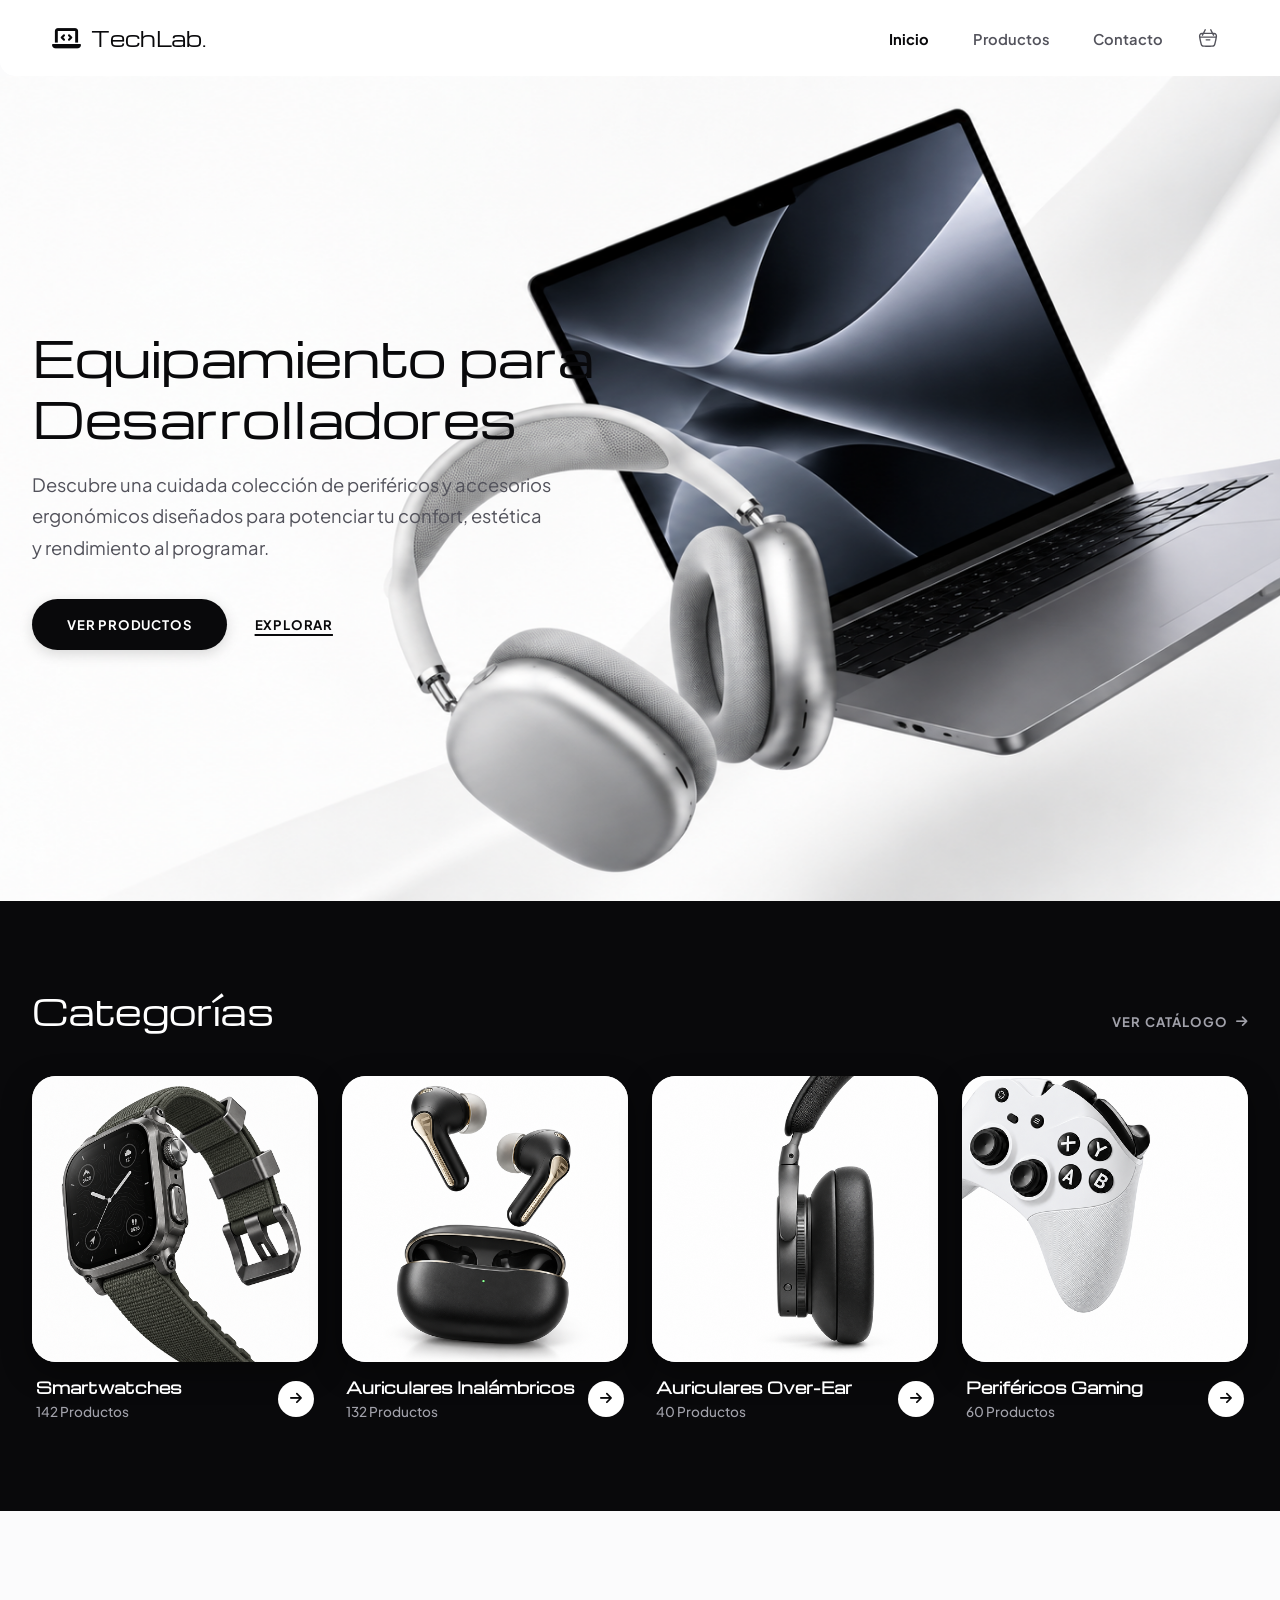
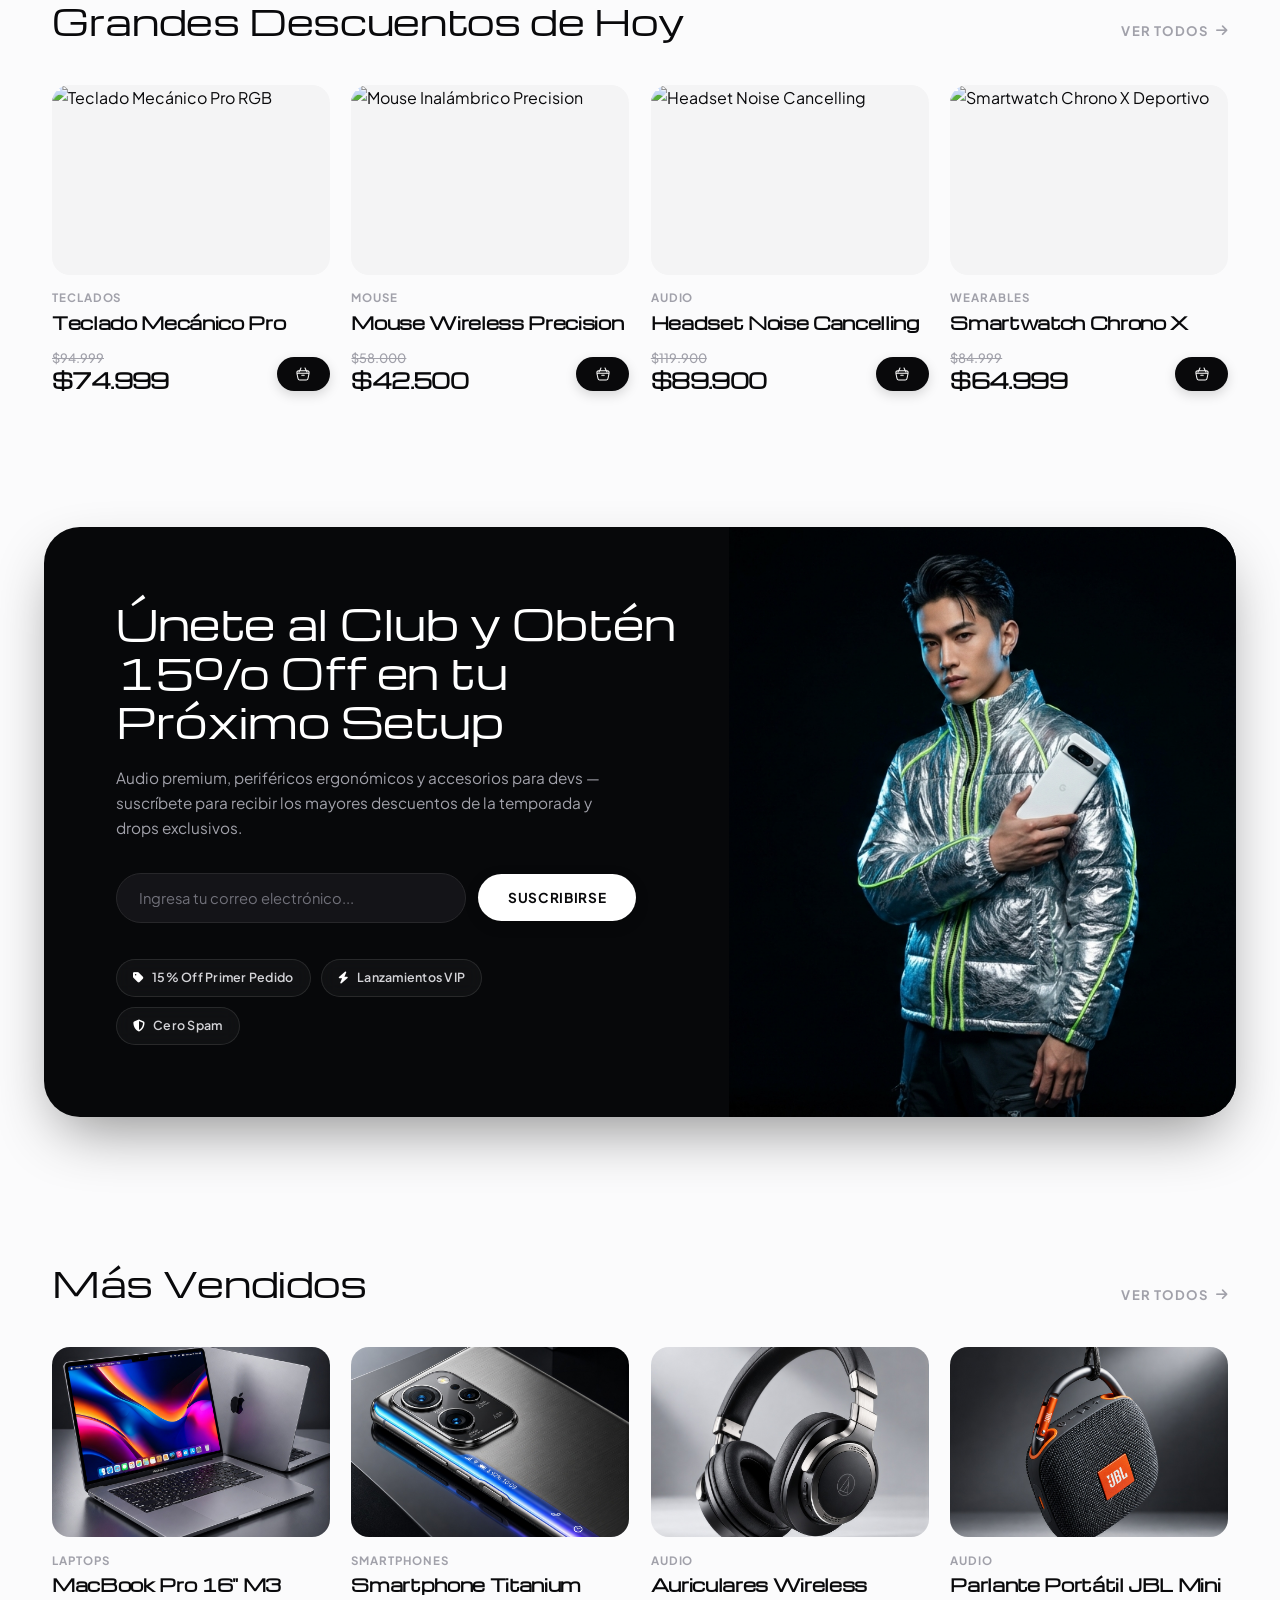
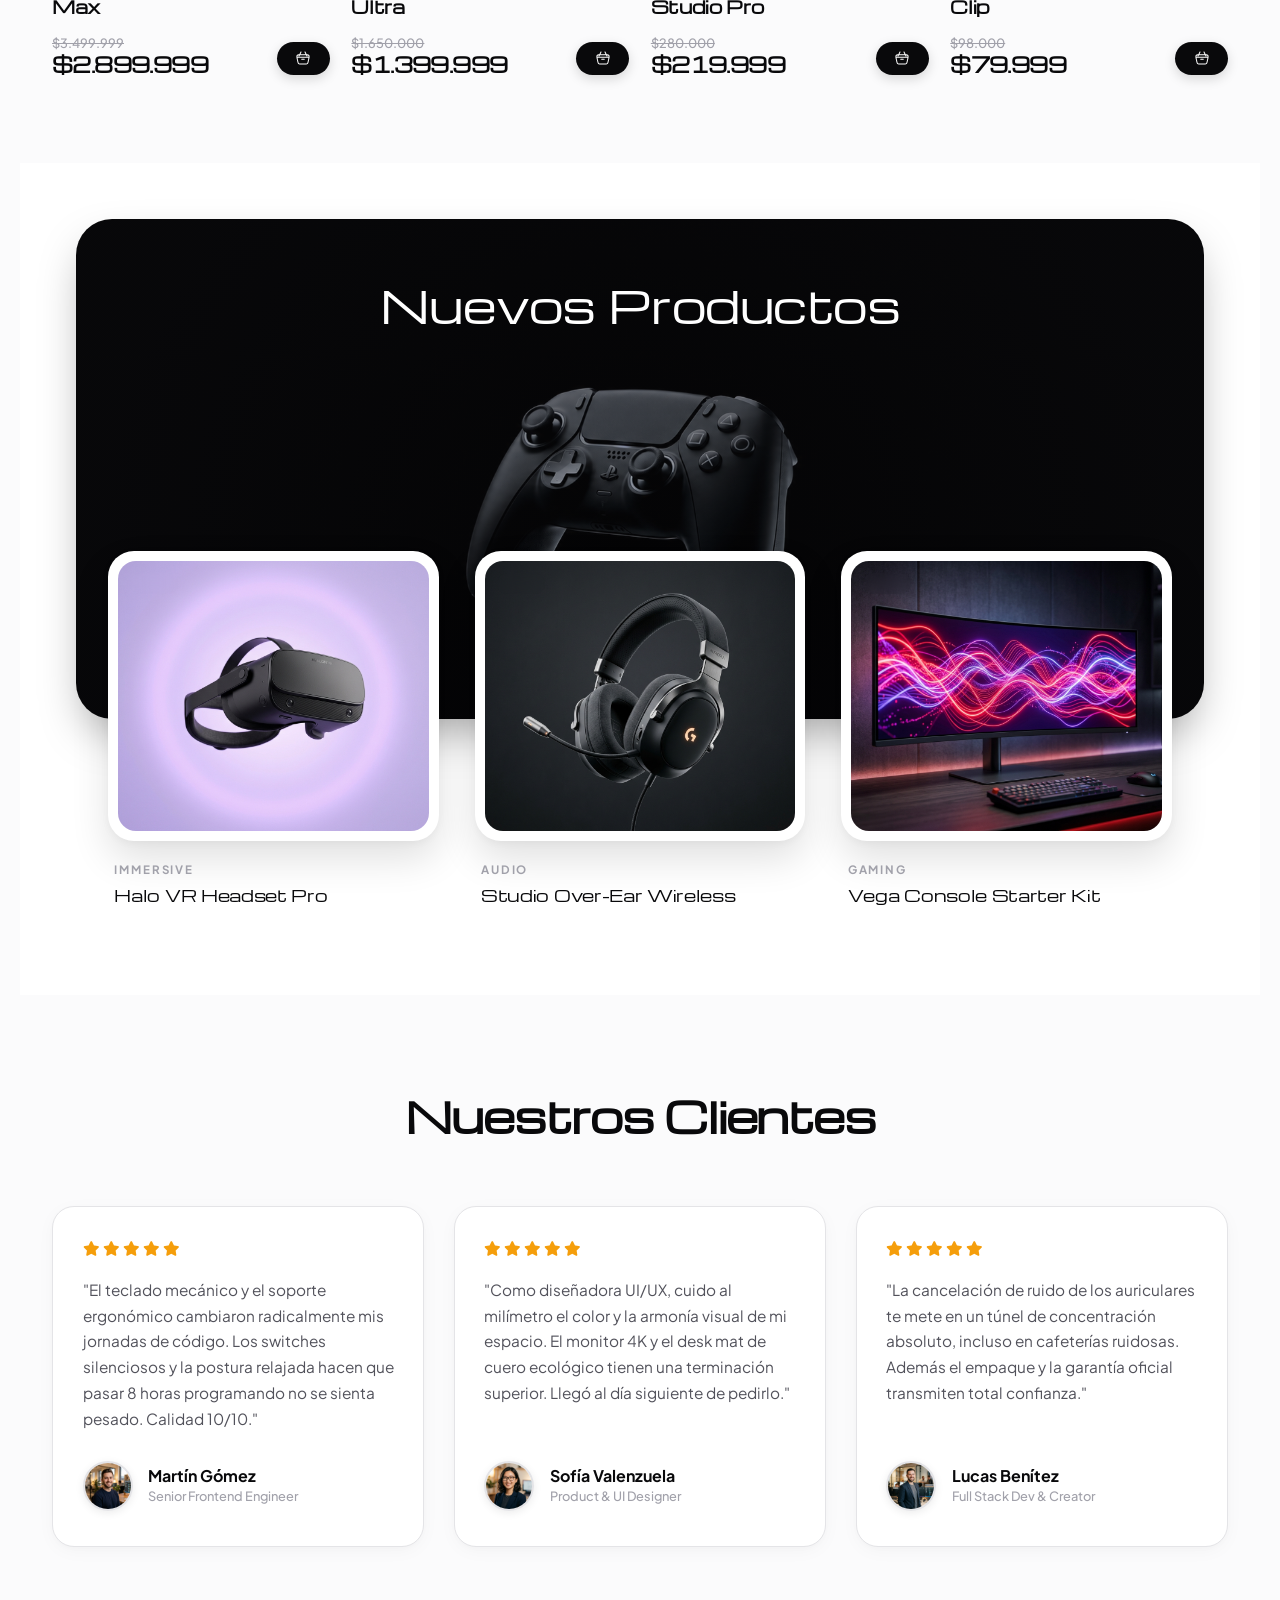
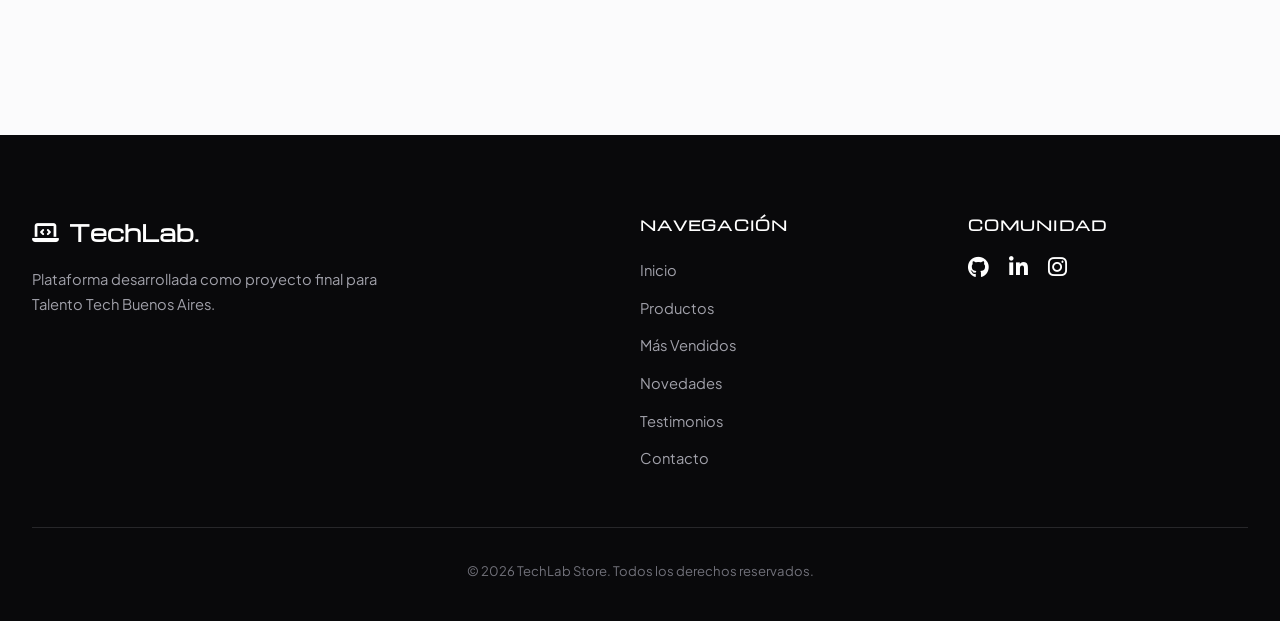
==== index.html @ 6f06b96b "Primer commit" ====
<!DOCTYPE html>
<html lang="es">

<head>
    <meta charset="UTF-8">
    <meta name="viewport" content="width=device-width, initial-scale=1.0">
    <title>TechLab Store | Equipamiento Tech para Desarrolladores</title>

    <!-- Google Fonts: Michroma, Plus Jakarta Sans, DM Sans y Monoton -->
    <link rel="preconnect" href="https://fonts.googleapis.com">
    <link rel="preconnect" href="https://fonts.gstatic.com" crossorigin>
    <link
        href="https://fonts.googleapis.com/css2?family=DM+Sans:ital,opsz,wght@0,9..40,100..1000;1,9..40,100..1000&family=Michroma&family=Monoton&family=Plus+Jakarta+Sans:wght@400;500;600;700;800&display=swap"
        rel="stylesheet">

    <!-- Iconos de Font Awesome -->
    <link rel="stylesheet" href="https://cdnjs.cloudflare.com/ajax/libs/font-awesome/6.4.0/css/all.min.css">

    <!-- Hoja de estilos externa -->
    <link rel="stylesheet" href="css/styles.css">
</head>

<body>

    <!-- ==================== HEADER Y NAVEGACIÓN ==================== -->
    <header class="header">
        <div class="header__contenedor">
            <a href="#inicio" class="header__marca">
                <i class="fa-solid fa-laptop-code header__logo-icono"></i>
                <h1 class="header__titulo">TechLab<span>.</span></h1>
            </a>

            <!-- Grupo de Navegación -->
            <div class="header__derecha">
                <!-- Barra de navegación con lista desordenada -->
                <nav class="nav">
                    <ul class="nav__lista">
                        <li class="nav__item"><a href="#inicio" class="nav__enlace nav__enlace--activo">Inicio</a></li>
                        <li class="nav__item"><a href="pages/productos.html" class="nav__enlace">Productos</a></li>
                        <li class="nav__item"><a href="pages/contacto.html" class="nav__enlace">Contacto</a></li>
                        <li class="nav__item">
                            <button type="button" class="nav__enlace nav__enlace--carrito"
                                aria-label="Carrito de compras" title="Carrito">
                                <svg xmlns="http://www.w3.org/2000/svg" width="22" height="22" viewBox="0 0 24 24"
                                    fill="none">
                                    <path
                                        d="M9.99995 13.25C9.58573 13.25 9.24995 13.5858 9.24995 14C9.24995 14.4142 9.58573 14.75 9.99995 14.75H13.9999C14.4142 14.75 14.7499 14.4142 14.7499 14C14.7499 13.5858 14.4142 13.25 13.9999 13.25H9.99995Z"
                                        fill="currentColor" />
                                    <path fill-rule="evenodd" clip-rule="evenodd"
                                        d="M14.6645 2.32919C15.035 2.14395 15.4855 2.29412 15.6708 2.6646L17.4841 6.2912C17.9116 6.31294 18.3015 6.34614 18.6548 6.39687C19.7105 6.54845 20.5843 6.87432 21.2053 7.64247C21.8263 8.41062 21.9618 9.33329 21.8888 10.3973C21.8181 11.4285 21.5394 12.7289 21.191 14.3545L20.7396 16.4612C20.5047 17.5577 20.3141 18.4471 20.0743 19.1419C19.8244 19.866 19.4949 20.4614 18.9323 20.9163C18.3696 21.3711 17.7184 21.5685 16.958 21.6611C16.2284 21.75 15.3188 21.75 14.1974 21.75H9.80252C8.6812 21.75 7.77159 21.75 7.04196 21.6611C6.28159 21.5685 5.63033 21.3711 5.06769 20.9163C4.50505 20.4614 4.17561 19.866 3.92569 19.1419C3.68586 18.4471 3.49529 17.5577 3.26035 16.4612L2.80893 14.3546C2.46055 12.7289 2.18188 11.4285 2.11115 10.3973C2.03816 9.33329 2.17371 8.41062 2.7947 7.64247C3.41568 6.87432 4.28947 6.54845 5.34519 6.39687C5.69846 6.34615 6.08832 6.31294 6.51583 6.2912L8.32913 2.6646C8.51437 2.29412 8.96487 2.14395 9.33536 2.32919C9.70584 2.51443 9.85601 2.96494 9.67077 3.33542L8.21244 6.25207C8.576 6.25 8.95865 6.25001 9.36076 6.25001H14.6392C15.0412 6.25001 15.424 6.25 15.7875 6.25207L14.3291 3.33542C14.1439 2.96494 14.2941 2.51443 14.6645 2.32919ZM5.73206 7.85873L5.32913 8.6646C5.14388 9.03509 5.29405 9.48559 5.66454 9.67083C6.03502 9.85607 6.48553 9.70591 6.67077 9.33542L7.45802 7.76092C8.02842 7.75035 8.67786 7.75001 9.42191 7.75001H14.5781C15.3221 7.75001 15.9715 7.75035 16.5419 7.76092L17.3291 9.33542C17.5144 9.70591 17.9649 9.85607 18.3354 9.67083C18.7058 9.48559 18.856 9.03509 18.6708 8.6646L18.2678 7.85872C18.327 7.86588 18.3849 7.87351 18.4416 7.88164C19.3255 8.00855 19.7592 8.23967 20.0388 8.58549C20.3136 8.92548 20.4488 9.38794 20.3953 10.25H3.60471C3.55112 9.38794 3.68634 8.92548 3.9612 8.58549C4.24076 8.23967 4.67449 8.00855 5.55837 7.88164C5.61501 7.87351 5.67289 7.86588 5.73206 7.85873ZM4.28844 14.1C4.09145 13.1807 3.92663 12.409 3.80694 11.75H20.193C20.0733 12.409 19.9085 13.1807 19.7115 14.1L19.2829 16.1C19.0355 17.2546 18.8629 18.0541 18.6564 18.6525C18.4565 19.2314 18.2517 19.5376 17.9893 19.7498C17.7268 19.9619 17.3845 20.0981 16.7766 20.1721C16.1482 20.2487 15.3302 20.25 14.1495 20.25H9.85048C8.66972 20.25 7.85175 20.2487 7.22341 20.1721C6.61545 20.0981 6.27314 19.9619 6.01071 19.7498C5.74827 19.5376 5.54343 19.2314 5.3436 18.6525C5.13707 18.0541 4.96442 17.2546 4.71701 16.1L4.28844 14.1Z"
                                        fill="currentColor" />
                                </svg>
                            </button>
                        </li>
                    </ul>
                </nav>
            </div>
        </div>
    </header>

    <!-- ==================== CONTENIDO PRINCIPAL ==================== -->
    <main class="main">

        <!-- Hero / Sección de Bienvenida -->
        <section id="inicio" class="hero">
            <div class="hero__contenedor">
                <div class="hero__contenido">
                    <h2 class="hero__titulo">Equipamiento para Desarrolladores</h2>
                    <p class="hero__descripcion">
                        Descubre una cuidada colección de periféricos y accesorios ergonómicos diseñados para
                        potenciar tu confort, estética y rendimiento al programar.
                    </p>
                    <div class="hero__acciones">
                        <a href="#productos" class="hero__btn-principal">
                            VER PRODUCTOS
                        </a>
                        <a href="#categorias" class="hero__btn-enlace">
                            EXPLORAR
                        </a>
                    </div>
                </div>
            </div>
        </section>

        <!-- Sección Categorías (Estilo B&W Full-Width de Borde a Borde) -->
        <section id="categorias" class="seccion--categorias">
            <div class="categorias__contenedor">
                <div class="categorias__header">
                    <div class="categorias__titulo-grupo">
                        <h2 class="categorias__titulo">Categorías</h2>
                    </div>
                    <a href="pages/productos.html" class="categorias__enlace-todos">
                        Ver catálogo <i class="fa-solid fa-arrow-right"></i>
                    </a>
                </div>

                <div class="categorias__grid">
                    <!-- Tarjeta 1: Smartwatches -->
                    <article class="categoria-card">
                        <div class="categoria-card__imagen-caja">
                            <img src="img/cat-smartwatch.png" alt="Smartwatches" class="categoria-card__imagen">
                        </div>
                        <div class="categoria-card__pie">
                            <div class="categoria-card__texto">
                                <h3 class="categoria-card__titulo">Smartwatches</h3>
                                <span class="categoria-card__subtitulo">142 Productos</span>
                            </div>
                            <button type="button" class="categoria-card__boton" aria-label="Ver Smartwatches">
                                <i class="fa-solid fa-arrow-right"></i>
                            </button>
                        </div>
                    </article>

                    <!-- Tarjeta 2: Auriculares Inalámbricos -->
                    <article class="categoria-card">
                        <div class="categoria-card__imagen-caja">
                            <img src="img/cat-earbuds.png" alt="Auriculares Inalámbricos"
                                class="categoria-card__imagen">
                        </div>
                        <div class="categoria-card__pie">
                            <div class="categoria-card__texto">
                                <h3 class="categoria-card__titulo">Auriculares Inalámbricos</h3>
                                <span class="categoria-card__subtitulo">132 Productos</span>
                            </div>
                            <button type="button" class="categoria-card__boton"
                                aria-label="Ver Auriculares Inalámbricos">
                                <i class="fa-solid fa-arrow-right"></i>
                            </button>
                        </div>
                    </article>

                    <!-- Tarjeta 3: Auriculares Over-Ear -->
                    <article class="categoria-card">
                        <div class="categoria-card__imagen-caja">
                            <img src="img/cat-headphones.png" alt="Auriculares Over-Ear" class="categoria-card__imagen">
                        </div>
                        <div class="categoria-card__pie">
                            <div class="categoria-card__texto">
                                <h3 class="categoria-card__titulo">Auriculares Over-Ear</h3>
                                <span class="categoria-card__subtitulo">40 Productos</span>
                            </div>
                            <button type="button" class="categoria-card__boton" aria-label="Ver Auriculares Over-Ear">
                                <i class="fa-solid fa-arrow-right"></i>
                            </button>
                        </div>
                    </article>

                    <!-- Tarjeta 4: Periféricos Gaming -->
                    <article class="categoria-card">
                        <div class="categoria-card__imagen-caja">
                            <img src="img/cat-gaming.png" alt="Periféricos Gaming" class="categoria-card__imagen">
                        </div>
                        <div class="categoria-card__pie">
                            <div class="categoria-card__texto">
                                <h3 class="categoria-card__titulo">Periféricos Gaming</h3>
                                <span class="categoria-card__subtitulo">60 Productos</span>
                            </div>
                            <button type="button" class="categoria-card__boton" aria-label="Ver Periféricos Gaming">
                                <i class="fa-solid fa-arrow-right"></i>
                            </button>
                        </div>
                    </article>
                </div>
            </div>
        </section>

        <!-- Sección Productos / Grandes Descuentos (Maquetada con FLEXBOX - Estilo Cápsulas B&W) -->
        <section id="productos" class="seccion productos">
            <div class="productos__header">
                <h2 class="productos__titulo">Grandes Descuentos de Hoy</h2>
                <a href="pages/productos.html" class="productos__enlace-todos">
                    Ver todos <i class="fa-solid fa-arrow-right"></i>
                </a>
            </div>

            <div class="productos__contenedor-flex">
                <!-- Card 1: Teclado Mecánico Pro -->
                <article class="producto-card">
                    <div class="producto-card__imagen-contenedor">
                        <img src="https://www.gamingcity.com.ar/images/00000000000185514169118551.jpg"
                            alt="Teclado Mecánico Pro RGB" class="producto-card__imagen" loading="lazy">
                    </div>
                    <div class="producto-card__cuerpo">
                        <span class="producto-card__categoria">Teclados</span>
                        <h3 class="producto-card__titulo">Teclado Mecánico Pro</h3>
                        <div class="producto-card__precio-fila">
                            <div class="producto-card__precio-bloque">
                                <span class="producto-card__precio-antes">$94.999</span>
                                <span class="producto-card__precio-ahora">$74.999</span>
                            </div>
                            <button type="button" class="btn btn--carrito"
                                aria-label="Agregar Teclado Mecánico Pro al carrito">
                                <svg xmlns="http://www.w3.org/2000/svg" width="16" height="16" viewBox="0 0 24 24"
                                    fill="none" aria-hidden="true">
                                    <path
                                        d="M9.99995 13.25C9.58573 13.25 9.24995 13.5858 9.24995 14C9.24995 14.4142 9.58573 14.75 9.99995 14.75H13.9999C14.4142 14.75 14.7499 14.4142 14.7499 14C14.7499 13.5858 14.4142 13.25 13.9999 13.25H9.99995Z"
                                        fill="currentColor" />
                                    <path fill-rule="evenodd" clip-rule="evenodd"
                                        d="M14.6645 2.32919C15.035 2.14395 15.4855 2.29412 15.6708 2.6646L17.4841 6.2912C17.9116 6.31294 18.3015 6.34614 18.6548 6.39687C19.7105 6.54845 20.5843 6.87432 21.2053 7.64247C21.8263 8.41062 21.9618 9.33329 21.8888 10.3973C21.8181 11.4285 21.5394 12.7289 21.191 14.3545L20.7396 16.4612C20.5047 17.5577 20.3141 18.4471 20.0743 19.1419C19.8244 19.866 19.4949 20.4614 18.9323 20.9163C18.3696 21.3711 17.7184 21.5685 16.958 21.6611C16.2284 21.75 15.3188 21.75 14.1974 21.75H9.80252C8.6812 21.75 7.77159 21.75 7.04196 21.6611C6.28159 21.5685 5.63033 21.3711 5.06769 20.9163C4.50505 20.4614 4.17561 19.866 3.92569 19.1419C3.68586 18.4471 3.49529 17.5577 3.26035 16.4612L2.80893 14.3546C2.46055 12.7289 2.18188 11.4285 2.11115 10.3973C2.03816 9.33329 2.17371 8.41062 2.7947 7.64247C3.41568 6.87432 4.28947 6.54845 5.34519 6.39687C5.69846 6.34615 6.08832 6.31294 6.51583 6.2912L8.32913 2.6646C8.51437 2.29412 8.96487 2.14395 9.33536 2.32919C9.70584 2.51443 9.85601 2.96494 9.67077 3.33542L8.21244 6.25207C8.576 6.25 8.95865 6.25001 9.36076 6.25001H14.6392C15.0412 6.25001 15.424 6.25 15.7875 6.25207L14.3291 3.33542C14.1439 2.96494 14.2941 2.51443 14.6645 2.32919ZM5.73206 7.85873L5.32913 8.6646C5.14388 9.03509 5.29405 9.48559 5.66454 9.67083C6.03502 9.85607 6.48553 9.70591 6.67077 9.33542L7.45802 7.76092C8.02842 7.75035 8.67786 7.75001 9.42191 7.75001H14.5781C15.3221 7.75001 15.9715 7.75035 16.5419 7.76092L17.3291 9.33542C17.5144 9.70591 17.9649 9.85607 18.3354 9.67083C18.7058 9.48559 18.856 9.03509 18.6708 8.6646L18.2678 7.85872C18.327 7.86588 18.3849 7.87351 18.4416 7.88164C19.3255 8.00855 19.7592 8.23967 20.0388 8.58549C20.3136 8.92548 20.4488 9.38794 20.3953 10.25H3.60471C3.55112 9.38794 3.68634 8.92548 3.9612 8.58549C4.24076 8.23967 4.67449 8.00855 5.55837 7.88164C5.61501 7.87351 5.67289 7.86588 5.73206 7.85873ZM4.28844 14.1C4.09145 13.1807 3.92663 12.409 3.80694 11.75H20.193C20.0733 12.409 19.9085 13.1807 19.7115 14.1L19.2829 16.1C19.0355 17.2546 18.8629 18.0541 18.6564 18.6525C18.4565 19.2314 18.2517 19.5376 17.9893 19.7498C17.7268 19.9619 17.3845 20.0981 16.7766 20.1721C16.1482 20.2487 15.3302 20.25 14.1495 20.25H9.85048C8.66972 20.25 7.85175 20.2487 7.22341 20.1721C6.61545 20.0981 6.27314 19.9619 6.01071 19.7498C5.74827 19.5376 5.54343 19.2314 5.3436 18.6525C5.13707 18.0541 4.96442 17.2546 4.71701 16.1L4.28844 14.1Z"
                                        fill="currentColor" />
                                </svg>
                            </button>
                        </div>
                    </div>
                </article>

                <!-- Card 2: Mouse Wireless Precision -->
                <article class="producto-card">
                    <div class="producto-card__imagen-contenedor">
                        <img src="https://xiaomistore.com.ar/2043-thickbox_default/mouse-inalambrico-xiaomi-wireless-mouse-lite.jpg"
                            alt="Mouse Inalámbrico Precision" class="producto-card__imagen" loading="lazy">
                    </div>
                    <div class="producto-card__cuerpo">
                        <span class="producto-card__categoria">Mouse</span>
                        <h3 class="producto-card__titulo">Mouse Wireless Precision</h3>
                        <div class="producto-card__precio-fila">
                            <div class="producto-card__precio-bloque">
                                <span class="producto-card__precio-antes">$58.000</span>
                                <span class="producto-card__precio-ahora">$42.500</span>
                            </div>
                            <button type="button" class="btn btn--carrito"
                                aria-label="Agregar Mouse Wireless Precision al carrito">
                                <svg xmlns="http://www.w3.org/2000/svg" width="16" height="16" viewBox="0 0 24 24"
                                    fill="none" aria-hidden="true">
                                    <path
                                        d="M9.99995 13.25C9.58573 13.25 9.24995 13.5858 9.24995 14C9.24995 14.4142 9.58573 14.75 9.99995 14.75H13.9999C14.4142 14.75 14.7499 14.4142 14.7499 14C14.7499 13.5858 14.4142 13.25 13.9999 13.25H9.99995Z"
                                        fill="currentColor" />
                                    <path fill-rule="evenodd" clip-rule="evenodd"
                                        d="M14.6645 2.32919C15.035 2.14395 15.4855 2.29412 15.6708 2.6646L17.4841 6.2912C17.9116 6.31294 18.3015 6.34614 18.6548 6.39687C19.7105 6.54845 20.5843 6.87432 21.2053 7.64247C21.8263 8.41062 21.9618 9.33329 21.8888 10.3973C21.8181 11.4285 21.5394 12.7289 21.191 14.3545L20.7396 16.4612C20.5047 17.5577 20.3141 18.4471 20.0743 19.1419C19.8244 19.866 19.4949 20.4614 18.9323 20.9163C18.3696 21.3711 17.7184 21.5685 16.958 21.6611C16.2284 21.75 15.3188 21.75 14.1974 21.75H9.80252C8.6812 21.75 7.77159 21.75 7.04196 21.6611C6.28159 21.5685 5.63033 21.3711 5.06769 20.9163C4.50505 20.4614 4.17561 19.866 3.92569 19.1419C3.68586 18.4471 3.49529 17.5577 3.26035 16.4612L2.80893 14.3546C2.46055 12.7289 2.18188 11.4285 2.11115 10.3973C2.03816 9.33329 2.17371 8.41062 2.7947 7.64247C3.41568 6.87432 4.28947 6.54845 5.34519 6.39687C5.69846 6.34615 6.08832 6.31294 6.51583 6.2912L8.32913 2.6646C8.51437 2.29412 8.96487 2.14395 9.33536 2.32919C9.70584 2.51443 9.85601 2.96494 9.67077 3.33542L8.21244 6.25207C8.576 6.25 8.95865 6.25001 9.36076 6.25001H14.6392C15.0412 6.25001 15.424 6.25 15.7875 6.25207L14.3291 3.33542C14.1439 2.96494 14.2941 2.51443 14.6645 2.32919ZM5.73206 7.85873L5.32913 8.6646C5.14388 9.03509 5.29405 9.48559 5.66454 9.67083C6.03502 9.85607 6.48553 9.70591 6.67077 9.33542L7.45802 7.76092C8.02842 7.75035 8.67786 7.75001 9.42191 7.75001H14.5781C15.3221 7.75001 15.9715 7.75035 16.5419 7.76092L17.3291 9.33542C17.5144 9.70591 17.9649 9.85607 18.3354 9.67083C18.7058 9.48559 18.856 9.03509 18.6708 8.6646L18.2678 7.85872C18.327 7.86588 18.3849 7.87351 18.4416 7.88164C19.3255 8.00855 19.7592 8.23967 20.0388 8.58549C20.3136 8.92548 20.4488 9.38794 20.3953 10.25H3.60471C3.55112 9.38794 3.68634 8.92548 3.9612 8.58549C4.24076 8.23967 4.67449 8.00855 5.55837 7.88164C5.61501 7.87351 5.67289 7.86588 5.73206 7.85873ZM4.28844 14.1C4.09145 13.1807 3.92663 12.409 3.80694 11.75H20.193C20.0733 12.409 19.9085 13.1807 19.7115 14.1L19.2829 16.1C19.0355 17.2546 18.8629 18.0541 18.6564 18.6525C18.4565 19.2314 18.2517 19.5376 17.9893 19.7498C17.7268 19.9619 17.3845 20.0981 16.7766 20.1721C16.1482 20.2487 15.3302 20.25 14.1495 20.25H9.85048C8.66972 20.25 7.85175 20.2487 7.22341 20.1721C6.61545 20.0981 6.27314 19.9619 6.01071 19.7498C5.74827 19.5376 5.54343 19.2314 5.3436 18.6525C5.13707 18.0541 4.96442 17.2546 4.71701 16.1L4.28844 14.1Z"
                                        fill="currentColor" />
                                </svg>
                            </button>
                        </div>
                    </div>
                </article>

                <!-- Card 3: Headset Noise Cancelling -->
                <article class="producto-card">
                    <div class="producto-card__imagen-contenedor">
                        <img src="https://images.unsplash.com/photo-1546435770-a3e426bf472b?w=500&auto=format&fit=crop&q=75"
                            alt="Headset Noise Cancelling" class="producto-card__imagen" loading="lazy">
                    </div>
                    <div class="producto-card__cuerpo">
                        <span class="producto-card__categoria">Audio</span>
                        <h3 class="producto-card__titulo">Headset Noise Cancelling</h3>
                        <div class="producto-card__precio-fila">
                            <div class="producto-card__precio-bloque">
                                <span class="producto-card__precio-antes">$119.900</span>
                                <span class="producto-card__precio-ahora">$89.900</span>
                            </div>
                            <button type="button" class="btn btn--carrito"
                                aria-label="Agregar Headset Noise Cancelling al carrito">
                                <svg xmlns="http://www.w3.org/2000/svg" width="16" height="16" viewBox="0 0 24 24"
                                    fill="none" aria-hidden="true">
                                    <path
                                        d="M9.99995 13.25C9.58573 13.25 9.24995 13.5858 9.24995 14C9.24995 14.4142 9.58573 14.75 9.99995 14.75H13.9999C14.4142 14.75 14.7499 14.4142 14.7499 14C14.7499 13.5858 14.4142 13.25 13.9999 13.25H9.99995Z"
                                        fill="currentColor" />
                                    <path fill-rule="evenodd" clip-rule="evenodd"
                                        d="M14.6645 2.32919C15.035 2.14395 15.4855 2.29412 15.6708 2.6646L17.4841 6.2912C17.9116 6.31294 18.3015 6.34614 18.6548 6.39687C19.7105 6.54845 20.5843 6.87432 21.2053 7.64247C21.8263 8.41062 21.9618 9.33329 21.8888 10.3973C21.8181 11.4285 21.5394 12.7289 21.191 14.3545L20.7396 16.4612C20.5047 17.5577 20.3141 18.4471 20.0743 19.1419C19.8244 19.866 19.4949 20.4614 18.9323 20.9163C18.3696 21.3711 17.7184 21.5685 16.958 21.6611C16.2284 21.75 15.3188 21.75 14.1974 21.75H9.80252C8.6812 21.75 7.77159 21.75 7.04196 21.6611C6.28159 21.5685 5.63033 21.3711 5.06769 20.9163C4.50505 20.4614 4.17561 19.866 3.92569 19.1419C3.68586 18.4471 3.49529 17.5577 3.26035 16.4612L2.80893 14.3546C2.46055 12.7289 2.18188 11.4285 2.11115 10.3973C2.03816 9.33329 2.17371 8.41062 2.7947 7.64247C3.41568 6.87432 4.28947 6.54845 5.34519 6.39687C5.69846 6.34615 6.08832 6.31294 6.51583 6.2912L8.32913 2.6646C8.51437 2.29412 8.96487 2.14395 9.33536 2.32919C9.70584 2.51443 9.85601 2.96494 9.67077 3.33542L8.21244 6.25207C8.576 6.25 8.95865 6.25001 9.36076 6.25001H14.6392C15.0412 6.25001 15.424 6.25 15.7875 6.25207L14.3291 3.33542C14.1439 2.96494 14.2941 2.51443 14.6645 2.32919ZM5.73206 7.85873L5.32913 8.6646C5.14388 9.03509 5.29405 9.48559 5.66454 9.67083C6.03502 9.85607 6.48553 9.70591 6.67077 9.33542L7.45802 7.76092C8.02842 7.75035 8.67786 7.75001 9.42191 7.75001H14.5781C15.3221 7.75001 15.9715 7.75035 16.5419 7.76092L17.3291 9.33542C17.5144 9.70591 17.9649 9.85607 18.3354 9.67083C18.7058 9.48559 18.856 9.03509 18.6708 8.6646L18.2678 7.85872C18.327 7.86588 18.3849 7.87351 18.4416 7.88164C19.3255 8.00855 19.7592 8.23967 20.0388 8.58549C20.3136 8.92548 20.4488 9.38794 20.3953 10.25H3.60471C3.55112 9.38794 3.68634 8.92548 3.9612 8.58549C4.24076 8.23967 4.67449 8.00855 5.55837 7.88164C5.61501 7.87351 5.67289 7.86588 5.73206 7.85873ZM4.28844 14.1C4.09145 13.1807 3.92663 12.409 3.80694 11.75H20.193C20.0733 12.409 19.9085 13.1807 19.7115 14.1L19.2829 16.1C19.0355 17.2546 18.8629 18.0541 18.6564 18.6525C18.4565 19.2314 18.2517 19.5376 17.9893 19.7498C17.7268 19.9619 17.3845 20.0981 16.7766 20.1721C16.1482 20.2487 15.3302 20.25 14.1495 20.25H9.85048C8.66972 20.25 7.85175 20.2487 7.22341 20.1721C6.61545 20.0981 6.27314 19.9619 6.01071 19.7498C5.74827 19.5376 5.54343 19.2314 5.3436 18.6525C5.13707 18.0541 4.96442 17.2546 4.71701 16.1L4.28844 14.1Z"
                                        fill="currentColor" />
                                </svg>
                            </button>
                        </div>
                    </div>
                </article>

                <!-- Card 4: Smartwatch Chrono X -->
                <article class="producto-card">
                    <div class="producto-card__imagen-contenedor">
                        <img src="https://images.unsplash.com/photo-1523275335684-37898b6baf30?w=500&auto=format&fit=crop&q=75"
                            alt="Smartwatch Chrono X Deportivo" class="producto-card__imagen" loading="lazy">
                    </div>
                    <div class="producto-card__cuerpo">
                        <span class="producto-card__categoria">Wearables</span>
                        <h3 class="producto-card__titulo">Smartwatch Chrono X</h3>
                        <div class="producto-card__precio-fila">
                            <div class="producto-card__precio-bloque">
                                <span class="producto-card__precio-antes">$84.999</span>
                                <span class="producto-card__precio-ahora">$64.999</span>
                            </div>
                            <button type="button" class="btn btn--carrito"
                                aria-label="Agregar Smartwatch Chrono X al carrito">
                                <svg xmlns="http://www.w3.org/2000/svg" width="16" height="16" viewBox="0 0 24 24"
                                    fill="none" aria-hidden="true">
                                    <path
                                        d="M9.99995 13.25C9.58573 13.25 9.24995 13.5858 9.24995 14C9.24995 14.4142 9.58573 14.75 9.99995 14.75H13.9999C14.4142 14.75 14.7499 14.4142 14.7499 14C14.7499 13.5858 14.4142 13.25 13.9999 13.25H9.99995Z"
                                        fill="currentColor" />
                                    <path fill-rule="evenodd" clip-rule="evenodd"
                                        d="M14.6645 2.32919C15.035 2.14395 15.4855 2.29412 15.6708 2.6646L17.4841 6.2912C17.9116 6.31294 18.3015 6.34614 18.6548 6.39687C19.7105 6.54845 20.5843 6.87432 21.2053 7.64247C21.8263 8.41062 21.9618 9.33329 21.8888 10.3973C21.8181 11.4285 21.5394 12.7289 21.191 14.3545L20.7396 16.4612C20.5047 17.5577 20.3141 18.4471 20.0743 19.1419C19.8244 19.866 19.4949 20.4614 18.9323 20.9163C18.3696 21.3711 17.7184 21.5685 16.958 21.6611C16.2284 21.75 15.3188 21.75 14.1974 21.75H9.80252C8.6812 21.75 7.77159 21.75 7.04196 21.6611C6.28159 21.5685 5.63033 21.3711 5.06769 20.9163C4.50505 20.4614 4.17561 19.866 3.92569 19.1419C3.68586 18.4471 3.49529 17.5577 3.26035 16.4612L2.80893 14.3546C2.46055 12.7289 2.18188 11.4285 2.11115 10.3973C2.03816 9.33329 2.17371 8.41062 2.7947 7.64247C3.41568 6.87432 4.28947 6.54845 5.34519 6.39687C5.69846 6.34615 6.08832 6.31294 6.51583 6.2912L8.32913 2.6646C8.51437 2.29412 8.96487 2.14395 9.33536 2.32919C9.70584 2.51443 9.85601 2.96494 9.67077 3.33542L8.21244 6.25207C8.576 6.25 8.95865 6.25001 9.36076 6.25001H14.6392C15.0412 6.25001 15.424 6.25 15.7875 6.25207L14.3291 3.33542C14.1439 2.96494 14.2941 2.51443 14.6645 2.32919ZM5.73206 7.85873L5.32913 8.6646C5.14388 9.03509 5.29405 9.48559 5.66454 9.67083C6.03502 9.85607 6.48553 9.70591 6.67077 9.33542L7.45802 7.76092C8.02842 7.75035 8.67786 7.75001 9.42191 7.75001H14.5781C15.3221 7.75001 15.9715 7.75035 16.5419 7.76092L17.3291 9.33542C17.5144 9.70591 17.9649 9.85607 18.3354 9.67083C18.7058 9.48559 18.856 9.03509 18.6708 8.6646L18.2678 7.85872C18.327 7.86588 18.3849 7.87351 18.4416 7.88164C19.3255 8.00855 19.7592 8.23967 20.0388 8.58549C20.3136 8.92548 20.4488 9.38794 20.3953 10.25H3.60471C3.55112 9.38794 3.68634 8.92548 3.9612 8.58549C4.24076 8.23967 4.67449 8.00855 5.55837 7.88164C5.61501 7.87351 5.67289 7.86588 5.73206 7.85873ZM4.28844 14.1C4.09145 13.1807 3.92663 12.409 3.80694 11.75H20.193C20.0733 12.409 19.9085 13.1807 19.7115 14.1L19.2829 16.1C19.0355 17.2546 18.8629 18.0541 18.6564 18.6525C18.4565 19.2314 18.2517 19.5376 17.9893 19.7498C17.7268 19.9619 17.3845 20.0981 16.7766 20.1721C16.1482 20.2487 15.3302 20.25 14.1495 20.25H9.85048C8.66972 20.25 7.85175 20.2487 7.22341 20.1721C6.61545 20.0981 6.27314 19.9619 6.01071 19.7498C5.74827 19.5376 5.54343 19.2314 5.3436 18.6525C5.13707 18.0541 4.96442 17.2546 4.71701 16.1L4.28844 14.1Z"
                                        fill="currentColor" />
                                </svg>
                            </button>
                        </div>
                    </div>
                </article>
            </div>
        </section>

        <!-- Sección Newsletter (Inspirada en Mega Collection con Modelo y Suscripción) -->
        <section id="newsletter" class="seccion--newsletter">
            <div class="newsletter__contenedor">
                <div class="newsletter__card">
                    <!-- Columna Izquierda: Contenido, Formulario y Badges de Beneficios -->
                    <div class="newsletter__contenido">
                        <h2 class="newsletter__titulo">Únete al Club y Obtén 15% Off en tu Próximo Setup</h2>

                        <p class="newsletter__descripcion">
                            Audio premium, periféricos ergonómicos y accesorios para devs — suscríbete para recibir los
                            mayores descuentos de la temporada y drops exclusivos.
                        </p>

                        <form class="newsletter__form" action="#" method="POST">
                            <input type="email" class="newsletter__input" placeholder="Ingresa tu correo electrónico..."
                                required aria-label="Correo electrónico para suscripción al newsletter">
                            <button type="submit" class="newsletter__btn">
                                SUSCRIBIRSE
                            </button>
                        </form>

                        <div class="newsletter__features">
                            <div class="newsletter__features-fila">
                                <span class="newsletter__feature-pill">
                                    <i class="fa-solid fa-tag"></i> 15% Off Primer Pedido
                                </span>
                                <span class="newsletter__feature-pill">
                                    <i class="fa-solid fa-bolt"></i> Lanzamientos VIP
                                </span>
                            </div>
                            <div class="newsletter__features-fila">
                                <span class="newsletter__feature-pill">
                                    <i class="fa-solid fa-shield-halved"></i> Cero Spam
                                </span>
                            </div>
                        </div>
                    </div>

                    <!-- Columna Derecha: Modelo con Dispositivo -->
                    <div class="newsletter__visual">
                        <img src="img/newsletter_model.jpg" alt="Innovación y estilo TechLab"
                            class="newsletter__img-modelo" loading="lazy">
                    </div>
                </div>
            </div>
        </section>

        <!-- Sección Más Vendidos (Macbook, Celular, Auriculares, Parlante JBL) -->
        <section id="destacados" class="seccion productos seccion--destacados">
            <div class="productos__header">
                <h2 class="productos__titulo">Más Vendidos</h2>
                <button type="button" class="productos__enlace-todos">
                    Ver todos <i class="fa-solid fa-arrow-right"></i>
                </button>
            </div>

            <div class="productos__contenedor-flex">
                <!-- Producto 1: Macbook -->
                <article class="producto-card">
                    <div class="producto-card__imagen-contenedor">
                        <img src="img/destacado_macbook.png" alt="Apple MacBook Pro 16 M3 Max"
                            class="producto-card__imagen" loading="lazy">
                    </div>
                    <div class="producto-card__cuerpo">
                        <span class="producto-card__categoria">Laptops</span>
                        <h3 class="producto-card__titulo">MacBook Pro 16" M3 Max</h3>
                        <div class="producto-card__precio-fila">
                            <div class="producto-card__precio-bloque">
                                <span class="producto-card__precio-antes">$3.499.999</span>
                                <span class="producto-card__precio-ahora">$2.899.999</span>
                            </div>
                            <button type="button" class="btn btn--carrito"
                                aria-label="Agregar MacBook Pro 16 al carrito">
                                <svg xmlns="http://www.w3.org/2000/svg" width="16" height="16" viewBox="0 0 24 24"
                                    fill="none" aria-hidden="true">
                                    <path
                                        d="M9.99995 13.25C9.58573 13.25 9.24995 13.5858 9.24995 14C9.24995 14.4142 9.58573 14.75 9.99995 14.75H13.9999C14.4142 14.75 14.7499 14.4142 14.7499 14C14.7499 13.5858 14.4142 13.25 13.9999 13.25H9.99995Z"
                                        fill="currentColor" />
                                    <path fill-rule="evenodd" clip-rule="evenodd"
                                        d="M14.6645 2.32919C15.035 2.14395 15.4855 2.29412 15.6708 2.6646L17.4841 6.2912C17.9116 6.31294 18.3015 6.34614 18.6548 6.39687C19.7105 6.54845 20.5843 6.87432 21.2053 7.64247C21.8263 8.41062 21.9618 9.33329 21.8888 10.3973C21.8181 11.4285 21.5394 12.7289 21.191 14.3545L20.7396 16.4612C20.5047 17.5577 20.3141 18.4471 20.0743 19.1419C19.8244 19.866 19.4949 20.4614 18.9323 20.9163C18.3696 21.3711 17.7184 21.5685 16.958 21.6611C16.2284 21.75 15.3188 21.75 14.1974 21.75H9.80252C8.6812 21.75 7.77159 21.75 7.04196 21.6611C6.28159 21.5685 5.63033 21.3711 5.06769 20.9163C4.50505 20.4614 4.17561 19.866 3.92569 19.1419C3.68586 18.4471 3.49529 17.5577 3.26035 16.4612L2.80893 14.3546C2.46055 12.7289 2.18188 11.4285 2.11115 10.3973C2.03816 9.33329 2.17371 8.41062 2.7947 7.64247C3.41568 6.87432 4.28947 6.54845 5.34519 6.39687C5.69846 6.34615 6.08832 6.31294 6.51583 6.2912L8.32913 2.6646C8.51437 2.29412 8.96487 2.14395 9.33536 2.32919C9.70584 2.51443 9.85601 2.96494 9.67077 3.33542L8.21244 6.25207C8.576 6.25 8.95865 6.25001 9.36076 6.25001H14.6392C15.0412 6.25001 15.424 6.25 15.7875 6.25207L14.3291 3.33542C14.1439 2.96494 14.2941 2.51443 14.6645 2.32919ZM5.73206 7.85873L5.32913 8.6646C5.14388 9.03509 5.29405 9.48559 5.66454 9.67083C6.03502 9.85607 6.48553 9.70591 6.67077 9.33542L7.45802 7.76092C8.02842 7.75035 8.67786 7.75001 9.42191 7.75001H14.5781C15.3221 7.75001 15.9715 7.75035 16.5419 7.76092L17.3291 9.33542C17.5144 9.70591 17.9649 9.85607 18.3354 9.67083C18.7058 9.48559 18.856 9.03509 18.6708 8.6646L18.2678 7.85872C18.327 7.86588 18.3849 7.87351 18.4416 7.88164C19.3255 8.00855 19.7592 8.23967 20.0388 8.58549C20.3136 8.92548 20.4488 9.38794 20.3953 10.25H3.60471C3.55112 9.38794 3.68634 8.92548 3.9612 8.58549C4.24076 8.23967 4.67449 8.00855 5.55837 7.88164C5.61501 7.87351 5.67289 7.86588 5.73206 7.85873ZM4.28844 14.1C4.09145 13.1807 3.92663 12.409 3.80694 11.75H20.193C20.0733 12.409 19.9085 13.1807 19.7115 14.1L19.2829 16.1C19.0355 17.2546 18.8629 18.0541 18.6564 18.6525C18.4565 19.2314 18.2517 19.5376 17.9893 19.7498C17.7268 19.9619 17.3845 20.0981 16.7766 20.1721C16.1482 20.2487 15.3302 20.25 14.1495 20.25H9.85048C8.66972 20.25 7.85175 20.2487 7.22341 20.1721C6.61545 20.0981 6.27314 19.9619 6.01071 19.7498C5.74827 19.5376 5.54343 19.2314 5.3436 18.6525C5.13707 18.0541 4.96442 17.2546 4.71701 16.1L4.28844 14.1Z"
                                        fill="currentColor" />
                                </svg>
                            </button>
                        </div>
                    </div>
                </article>

                <!-- Producto 2: Celular -->
                <article class="producto-card">
                    <div class="producto-card__imagen-contenedor">
                        <img src="img/destacado_celular.png" alt="Smartphone Titanium Ultra Pro"
                            class="producto-card__imagen" loading="lazy">
                    </div>
                    <div class="producto-card__cuerpo">
                        <span class="producto-card__categoria">Smartphones</span>
                        <h3 class="producto-card__titulo">Smartphone Titanium Ultra</h3>
                        <div class="producto-card__precio-fila">
                            <div class="producto-card__precio-bloque">
                                <span class="producto-card__precio-antes">$1.650.000</span>
                                <span class="producto-card__precio-ahora">$1.399.999</span>
                            </div>
                            <button type="button" class="btn btn--carrito"
                                aria-label="Agregar Smartphone Titanium Ultra al carrito">
                                <svg xmlns="http://www.w3.org/2000/svg" width="16" height="16" viewBox="0 0 24 24"
                                    fill="none" aria-hidden="true">
                                    <path
                                        d="M9.99995 13.25C9.58573 13.25 9.24995 13.5858 9.24995 14C9.24995 14.4142 9.58573 14.75 9.99995 14.75H13.9999C14.4142 14.75 14.7499 14.4142 14.7499 14C14.7499 13.5858 14.4142 13.25 13.9999 13.25H9.99995Z"
                                        fill="currentColor" />
                                    <path fill-rule="evenodd" clip-rule="evenodd"
                                        d="M14.6645 2.32919C15.035 2.14395 15.4855 2.29412 15.6708 2.6646L17.4841 6.2912C17.9116 6.31294 18.3015 6.34614 18.6548 6.39687C19.7105 6.54845 20.5843 6.87432 21.2053 7.64247C21.8263 8.41062 21.9618 9.33329 21.8888 10.3973C21.8181 11.4285 21.5394 12.7289 21.191 14.3545L20.7396 16.4612C20.5047 17.5577 20.3141 18.4471 20.0743 19.1419C19.8244 19.866 19.4949 20.4614 18.9323 20.9163C18.3696 21.3711 17.7184 21.5685 16.958 21.6611C16.2284 21.75 15.3188 21.75 14.1974 21.75H9.80252C8.6812 21.75 7.77159 21.75 7.04196 21.6611C6.28159 21.5685 5.63033 21.3711 5.06769 20.9163C4.50505 20.4614 4.17561 19.866 3.92569 19.1419C3.68586 18.4471 3.49529 17.5577 3.26035 16.4612L2.80893 14.3546C2.46055 12.7289 2.18188 11.4285 2.11115 10.3973C2.03816 9.33329 2.17371 8.41062 2.7947 7.64247C3.41568 6.87432 4.28947 6.54845 5.34519 6.39687C5.69846 6.34615 6.08832 6.31294 6.51583 6.2912L8.32913 2.6646C8.51437 2.29412 8.96487 2.14395 9.33536 2.32919C9.70584 2.51443 9.85601 2.96494 9.67077 3.33542L8.21244 6.25207C8.576 6.25 8.95865 6.25001 9.36076 6.25001H14.6392C15.0412 6.25001 15.424 6.25 15.7875 6.25207L14.3291 3.33542C14.1439 2.96494 14.2941 2.51443 14.6645 2.32919ZM5.73206 7.85873L5.32913 8.6646C5.14388 9.03509 5.29405 9.48559 5.66454 9.67083C6.03502 9.85607 6.48553 9.70591 6.67077 9.33542L7.45802 7.76092C8.02842 7.75035 8.67786 7.75001 9.42191 7.75001H14.5781C15.3221 7.75001 15.9715 7.75035 16.5419 7.76092L17.3291 9.33542C17.5144 9.70591 17.9649 9.85607 18.3354 9.67083C18.7058 9.48559 18.856 9.03509 18.6708 8.6646L18.2678 7.85872C18.327 7.86588 18.3849 7.87351 18.4416 7.88164C19.3255 8.00855 19.7592 8.23967 20.0388 8.58549C20.3136 8.92548 20.4488 9.38794 20.3953 10.25H3.60471C3.55112 9.38794 3.68634 8.92548 3.9612 8.58549C4.24076 8.23967 4.67449 8.00855 5.55837 7.88164C5.61501 7.87351 5.67289 7.86588 5.73206 7.85873ZM4.28844 14.1C4.09145 13.1807 3.92663 12.409 3.80694 11.75H20.193C20.0733 12.409 19.9085 13.1807 19.7115 14.1L19.2829 16.1C19.0355 17.2546 18.8629 18.0541 18.6564 18.6525C18.4565 19.2314 18.2517 19.5376 17.9893 19.7498C17.7268 19.9619 17.3845 20.0981 16.7766 20.1721C16.1482 20.2487 15.3302 20.25 14.1495 20.25H9.85048C8.66972 20.25 7.85175 20.2487 7.22341 20.1721C6.61545 20.0981 6.27314 19.9619 6.01071 19.7498C5.74827 19.5376 5.54343 19.2314 5.3436 18.6525C5.13707 18.0541 4.96442 17.2546 4.71701 16.1L4.28844 14.1Z"
                                        fill="currentColor" />
                                </svg>
                            </button>
                        </div>
                    </div>
                </article>

                <!-- Producto 3: Auricular Headphones -->
                <article class="producto-card">
                    <div class="producto-card__imagen-contenedor">
                        <img src="img/destacado_headphones.png" alt="Auriculares Wireless Studio Pro ANC"
                            class="producto-card__imagen" loading="lazy">
                    </div>
                    <div class="producto-card__cuerpo">
                        <span class="producto-card__categoria">Audio</span>
                        <h3 class="producto-card__titulo">Auriculares Wireless Studio Pro</h3>
                        <div class="producto-card__precio-fila">
                            <div class="producto-card__precio-bloque">
                                <span class="producto-card__precio-antes">$280.000</span>
                                <span class="producto-card__precio-ahora">$219.999</span>
                            </div>
                            <button type="button" class="btn btn--carrito"
                                aria-label="Agregar Auriculares Wireless Studio Pro al carrito">
                                <svg xmlns="http://www.w3.org/2000/svg" width="16" height="16" viewBox="0 0 24 24"
                                    fill="none" aria-hidden="true">
                                    <path
                                        d="M9.99995 13.25C9.58573 13.25 9.24995 13.5858 9.24995 14C9.24995 14.4142 9.58573 14.75 9.99995 14.75H13.9999C14.4142 14.75 14.7499 14.4142 14.7499 14C14.7499 13.5858 14.4142 13.25 13.9999 13.25H9.99995Z"
                                        fill="currentColor" />
                                    <path fill-rule="evenodd" clip-rule="evenodd"
                                        d="M14.6645 2.32919C15.035 2.14395 15.4855 2.29412 15.6708 2.6646L17.4841 6.2912C17.9116 6.31294 18.3015 6.34614 18.6548 6.39687C19.7105 6.54845 20.5843 6.87432 21.2053 7.64247C21.8263 8.41062 21.9618 9.33329 21.8888 10.3973C21.8181 11.4285 21.5394 12.7289 21.191 14.3545L20.7396 16.4612C20.5047 17.5577 20.3141 18.4471 20.0743 19.1419C19.8244 19.866 19.4949 20.4614 18.9323 20.9163C18.3696 21.3711 17.7184 21.5685 16.958 21.6611C16.2284 21.75 15.3188 21.75 14.1974 21.75H9.80252C8.6812 21.75 7.77159 21.75 7.04196 21.6611C6.28159 21.5685 5.63033 21.3711 5.06769 20.9163C4.50505 20.4614 4.17561 19.866 3.92569 19.1419C3.68586 18.4471 3.49529 17.5577 3.26035 16.4612L2.80893 14.3546C2.46055 12.7289 2.18188 11.4285 2.11115 10.3973C2.03816 9.33329 2.17371 8.41062 2.7947 7.64247C3.41568 6.87432 4.28947 6.54845 5.34519 6.39687C5.69846 6.34615 6.08832 6.31294 6.51583 6.2912L8.32913 2.6646C8.51437 2.29412 8.96487 2.14395 9.33536 2.32919C9.70584 2.51443 9.85601 2.96494 9.67077 3.33542L8.21244 6.25207C8.576 6.25 8.95865 6.25001 9.36076 6.25001H14.6392C15.0412 6.25001 15.424 6.25 15.7875 6.25207L14.3291 3.33542C14.1439 2.96494 14.2941 2.51443 14.6645 2.32919ZM5.73206 7.85873L5.32913 8.6646C5.14388 9.03509 5.29405 9.48559 5.66454 9.67083C6.03502 9.85607 6.48553 9.70591 6.67077 9.33542L7.45802 7.76092C8.02842 7.75035 8.67786 7.75001 9.42191 7.75001H14.5781C15.3221 7.75001 15.9715 7.75035 16.5419 7.76092L17.3291 9.33542C17.5144 9.70591 17.9649 9.85607 18.3354 9.67083C18.7058 9.48559 18.856 9.03509 18.6708 8.6646L18.2678 7.85872C18.327 7.86588 18.3849 7.87351 18.4416 7.88164C19.3255 8.00855 19.7592 8.23967 20.0388 8.58549C20.3136 8.92548 20.4488 9.38794 20.3953 10.25H3.60471C3.55112 9.38794 3.68634 8.92548 3.9612 8.58549C4.24076 8.23967 4.67449 8.00855 5.55837 7.88164C5.61501 7.87351 5.67289 7.86588 5.73206 7.85873ZM4.28844 14.1C4.09145 13.1807 3.92663 12.409 3.80694 11.75H20.193C20.0733 12.409 19.9085 13.1807 19.7115 14.1L19.2829 16.1C19.0355 17.2546 18.8629 18.0541 18.6564 18.6525C18.4565 19.2314 18.2517 19.5376 17.9893 19.7498C17.7268 19.9619 17.3845 20.0981 16.7766 20.1721C16.1482 20.2487 15.3302 20.25 14.1495 20.25H9.85048C8.66972 20.25 7.85175 20.2487 7.22341 20.1721C6.61545 20.0981 6.27314 19.9619 6.01071 19.7498C5.74827 19.5376 5.54343 19.2314 5.3436 18.6525C5.13707 18.0541 4.96442 17.2546 4.71701 16.1L4.28844 14.1Z"
                                        fill="currentColor" />
                                </svg>
                            </button>
                        </div>
                    </div>
                </article>

                <!-- Producto 4: Parlante portatil pequeño JBL -->
                <article class="producto-card">
                    <div class="producto-card__imagen-contenedor">
                        <img src="img/destacado_jbl.png" alt="Parlante Portátil Pequeño JBL Clip Pro"
                            class="producto-card__imagen" loading="lazy">
                    </div>
                    <div class="producto-card__cuerpo">
                        <span class="producto-card__categoria">Audio</span>
                        <h3 class="producto-card__titulo">Parlante Portátil JBL Mini Clip</h3>
                        <div class="producto-card__precio-fila">
                            <div class="producto-card__precio-bloque">
                                <span class="producto-card__precio-antes">$98.000</span>
                                <span class="producto-card__precio-ahora">$79.999</span>
                            </div>
                            <button type="button" class="btn btn--carrito"
                                aria-label="Agregar Parlante Portátil JBL Mini Clip al carrito">
                                <svg xmlns="http://www.w3.org/2000/svg" width="16" height="16" viewBox="0 0 24 24"
                                    fill="none" aria-hidden="true">
                                    <path
                                        d="M9.99995 13.25C9.58573 13.25 9.24995 13.5858 9.24995 14C9.24995 14.4142 9.58573 14.75 9.99995 14.75H13.9999C14.4142 14.75 14.7499 14.4142 14.7499 14C14.7499 13.5858 14.4142 13.25 13.9999 13.25H9.99995Z"
                                        fill="currentColor" />
                                    <path fill-rule="evenodd" clip-rule="evenodd"
                                        d="M14.6645 2.32919C15.035 2.14395 15.4855 2.29412 15.6708 2.6646L17.4841 6.2912C17.9116 6.31294 18.3015 6.34614 18.6548 6.39687C19.7105 6.54845 20.5843 6.87432 21.2053 7.64247C21.8263 8.41062 21.9618 9.33329 21.8888 10.3973C21.8181 11.4285 21.5394 12.7289 21.191 14.3545L20.7396 16.4612C20.5047 17.5577 20.3141 18.4471 20.0743 19.1419C19.8244 19.866 19.4949 20.4614 18.9323 20.9163C18.3696 21.3711 17.7184 21.5685 16.958 21.6611C16.2284 21.75 15.3188 21.75 14.1974 21.75H9.80252C8.6812 21.75 7.77159 21.75 7.04196 21.6611C6.28159 21.5685 5.63033 21.3711 5.06769 20.9163C4.50505 20.4614 4.17561 19.866 3.92569 19.1419C3.68586 18.4471 3.49529 17.5577 3.26035 16.4612L2.80893 14.3546C2.46055 12.7289 2.18188 11.4285 2.11115 10.3973C2.03816 9.33329 2.17371 8.41062 2.7947 7.64247C3.41568 6.87432 4.28947 6.54845 5.34519 6.39687C5.69846 6.34615 6.08832 6.31294 6.51583 6.2912L8.32913 2.6646C8.51437 2.29412 8.96487 2.14395 9.33536 2.32919C9.70584 2.51443 9.85601 2.96494 9.67077 3.33542L8.21244 6.25207C8.576 6.25 8.95865 6.25001 9.36076 6.25001H14.6392C15.0412 6.25001 15.424 6.25 15.7875 6.25207L14.3291 3.33542C14.1439 2.96494 14.2941 2.51443 14.6645 2.32919ZM5.73206 7.85873L5.32913 8.6646C5.14388 9.03509 5.29405 9.48559 5.66454 9.67083C6.03502 9.85607 6.48553 9.70591 6.67077 9.33542L7.45802 7.76092C8.02842 7.75035 8.67786 7.75001 9.42191 7.75001H14.5781C15.3221 7.75001 15.9715 7.75035 16.5419 7.76092L17.3291 9.33542C17.5144 9.70591 17.9649 9.85607 18.3354 9.67083C18.7058 9.48559 18.856 9.03509 18.6708 8.6646L18.2678 7.85872C18.327 7.86588 18.3849 7.87351 18.4416 7.88164C19.3255 8.00855 19.7592 8.23967 20.0388 8.58549C20.3136 8.92548 20.4488 9.38794 20.3953 10.25H3.60471C3.55112 9.38794 3.68634 8.92548 3.9612 8.58549C4.24076 8.23967 4.67449 8.00855 5.55837 7.88164C5.61501 7.87351 5.67289 7.86588 5.73206 7.85873ZM4.28844 14.1C4.09145 13.1807 3.92663 12.409 3.80694 11.75H20.193C20.0733 12.409 19.9085 13.1807 19.7115 14.1L19.2829 16.1C19.0355 17.2546 18.8629 18.0541 18.6564 18.6525C18.4565 19.2314 18.2517 19.5376 17.9893 19.7498C17.7268 19.9619 17.3845 20.0981 16.7766 20.1721C16.1482 20.2487 15.3302 20.25 14.1495 20.25H9.85048C8.66972 20.25 7.85175 20.2487 7.22341 20.1721C6.61545 20.0981 6.27314 19.9619 6.01071 19.7498C5.74827 19.5376 5.54343 19.2314 5.3436 18.6525C5.13707 18.0541 4.96442 17.2546 4.71701 16.1L4.28844 14.1Z"
                                        fill="currentColor" />
                                </svg>
                            </button>
                        </div>
                    </div>
                </article>
            </div>
        </section>

        <!-- Sección Novedades / New Arrivals (Estructura con Banner Oscuro y Tarjetas Flotantes) -->
        <section id="novedades" class="seccion seccion--novedades">
            <span id="resenas" class="ancla-resenas" aria-hidden="true"></span>
            <div class="novedades__contenedor">
                <!-- Banner Superior Oscuro Curvo -->
                <div class="novedades__banner">
                    <div class="novedades__banner-contenido">
                        <h2 class="novedades__titulo">Nuevos Productos</h2>
                    </div>
                </div>

                <!-- Grid de Tarjetas Flotantes con Marco Blanco y Overlap -->
                <div class="novedades__grid-contenedor">
                    <div class="novedades__grid">
                        <!-- Producto 1: Halo VR Headset Pro -->
                        <article class="novedades-card">
                            <div class="novedades-card__marco">
                                <div class="novedades-card__img-wrap">
                                    <span class="novedades-card__badge">NEW</span>
                                    <img src="img/novedad_vr.jpg" alt="Halo VR Headset Pro" loading="lazy">
                                </div>
                            </div>
                            <div class="novedades-card__info">
                                <span class="novedades-card__categoria">IMMERSIVE</span>
                                <h3 class="novedades-card__nombre">Halo VR Headset Pro</h3>
                            </div>
                        </article>

                        <!-- Producto 2: Studio Over-Ear Wireless -->
                        <article class="novedades-card">
                            <div class="novedades-card__marco">
                                <div class="novedades-card__img-wrap">
                                    <span class="novedades-card__badge">NEW</span>
                                    <img src="img/novedad_audio.jpg" alt="Studio Over-Ear Wireless" loading="lazy">
                                </div>
                            </div>
                            <div class="novedades-card__info">
                                <span class="novedades-card__categoria">AUDIO</span>
                                <h3 class="novedades-card__nombre">Studio Over-Ear Wireless</h3>
                            </div>
                        </article>

                        <!-- Producto 3: Vega Console Starter Kit -->
                        <article class="novedades-card">
                            <div class="novedades-card__marco">
                                <div class="novedades-card__img-wrap">
                                    <span class="novedades-card__badge">NEW</span>
                                    <img src="img/novedad_monitor.jpg" alt="Vega Console Starter Kit" loading="lazy">
                                </div>
                            </div>
                            <div class="novedades-card__info">
                                <span class="novedades-card__categoria">GAMING</span>
                                <h3 class="novedades-card__nombre">Vega Console Starter Kit</h3>
                            </div>
                        </article>
                    </div>
                </div>
            </div>
        </section>

        <!-- ==================== SECCIÓN TESTIMONIOS ==================== -->
        <section id="testimonios" class="seccion seccion--testimonios">
            <header class="seccion__encabezado">
                <h2 class="seccion__titulo">Nuestros Clientes</h2>
            </header>

            <div class="testimonios__grid">
                <!-- Testimonio 1: Martín Gómez -->
                <article class="testimonio-card">
                    <div class="testimonio-card__cabecera">
                        <div class="testimonio-card__estrellas" aria-label="Calificación: 5 de 5 estrellas">
                            <i class="fa-solid fa-star"></i>
                            <i class="fa-solid fa-star"></i>
                            <i class="fa-solid fa-star"></i>
                            <i class="fa-solid fa-star"></i>
                            <i class="fa-solid fa-star"></i>
                        </div>
                    </div>
                    <blockquote class="testimonio-card__cita">
                        <p class="testimonio-card__comentario">
                            "El teclado mecánico y el soporte ergonómico cambiaron radicalmente mis jornadas de código.
                            Los switches silenciosos y la postura relajada hacen que pasar 8 horas programando no se
                            sienta pesado. Calidad 10/10."
                        </p>
                    </blockquote>
                    <div class="testimonio-card__autor">
                        <img src="img/avatar_martin.jpg" alt="Foto de perfil de Martín Gómez"
                            class="testimonio-card__avatar" width="50" height="50" loading="lazy">
                        <div class="testimonio-card__datos">
                            <h3 class="testimonio-card__nombre">Martín Gómez</h3>
                            <span class="testimonio-card__cargo">Senior Frontend Engineer</span>
                        </div>
                    </div>
                </article>

                <!-- Testimonio 2: Sofía Valenzuela -->
                <article class="testimonio-card">
                    <div class="testimonio-card__cabecera">
                        <div class="testimonio-card__estrellas" aria-label="Calificación: 5 de 5 estrellas">
                            <i class="fa-solid fa-star"></i>
                            <i class="fa-solid fa-star"></i>
                            <i class="fa-solid fa-star"></i>
                            <i class="fa-solid fa-star"></i>
                            <i class="fa-solid fa-star"></i>
                        </div>
                    </div>
                    <blockquote class="testimonio-card__cita">
                        <p class="testimonio-card__comentario">
                            "Como diseñadora UI/UX, cuido al milímetro el color y la armonía visual de mi espacio. El
                            monitor 4K y el desk mat de cuero ecológico tienen una terminación superior. Llegó al día
                            siguiente de pedirlo."
                        </p>
                    </blockquote>
                    <div class="testimonio-card__autor">
                        <img src="img/avatar_sofia.jpg" alt="Foto de perfil de Sofía Valenzuela"
                            class="testimonio-card__avatar" width="50" height="50" loading="lazy">
                        <div class="testimonio-card__datos">
                            <h3 class="testimonio-card__nombre">Sofía Valenzuela</h3>
                            <span class="testimonio-card__cargo">Product & UI Designer</span>
                        </div>
                    </div>
                </article>

                <!-- Testimonio 3: Lucas Benítez -->
                <article class="testimonio-card">
                    <div class="testimonio-card__cabecera">
                        <div class="testimonio-card__estrellas" aria-label="Calificación: 5 de 5 estrellas">
                            <i class="fa-solid fa-star"></i>
                            <i class="fa-solid fa-star"></i>
                            <i class="fa-solid fa-star"></i>
                            <i class="fa-solid fa-star"></i>
                            <i class="fa-solid fa-star"></i>
                        </div>
                    </div>
                    <blockquote class="testimonio-card__cita">
                        <p class="testimonio-card__comentario">
                            "La cancelación de ruido de los auriculares te mete en un túnel de concentración absoluto,
                            incluso en cafeterías ruidosas. Además el empaque y la garantía oficial transmiten total
                            confianza."
                        </p>
                    </blockquote>
                    <div class="testimonio-card__autor">
                        <img src="img/avatar_lucas.jpg" alt="Foto de perfil de Lucas Benítez"
                            class="testimonio-card__avatar" width="50" height="50" loading="lazy">
                        <div class="testimonio-card__datos">
                            <h3 class="testimonio-card__nombre">Lucas Benítez</h3>
                            <span class="testimonio-card__cargo">Full Stack Dev & Creator</span>
                        </div>
                    </div>
                </article>
            </div>
        </section>

    </main>

    <!-- ==================== FOOTER ==================== -->
    <footer class="footer">
        <div class="footer__contenedor">
            <div class="footer__columna-marca">
                <div class="footer__logo">
                    <i class="fa-solid fa-laptop-code"></i>
                    <span>TechLab<strong>.</strong></span>
                </div>
                <p class="footer__texto">
                    Plataforma desarrollada como proyecto final para Talento Tech Buenos Aires.
                </p>
            </div>

            <div class="footer__columna-links">
                <span class="footer__titulo-columna">Navegación</span>
                <ul class="footer__lista">
                    <li><a href="#inicio">Inicio</a></li>
                    <li><a href="pages/productos.html">Productos</a></li>
                    <li><a href="#destacados">Más Vendidos</a></li>
                    <li><a href="#novedades">Novedades</a></li>
                    <li><a href="#testimonios">Testimonios</a></li>
                    <li><a href="pages/contacto.html">Contacto</a></li>
                </ul>
            </div>

            <div class="footer__columna-redes">
                <span class="footer__titulo-columna">Comunidad</span>
                <div class="footer__redes">
                    <a href="https://github.com" target="_blank" rel="noopener noreferrer" aria-label="GitHub"><i
                            class="fa-brands fa-github"></i></a>
                    <a href="https://linkedin.com" target="_blank" rel="noopener noreferrer" aria-label="LinkedIn"><i
                            class="fa-brands fa-linkedin-in"></i></a>
                    <a href="https://instagram.com" target="_blank" rel="noopener noreferrer" aria-label="Instagram"><i
                            class="fa-brands fa-instagram"></i></a>
                </div>
            </div>
        </div>
        <div class="footer__inferior">
            <p>© 2026 TechLab Store. Todos los derechos reservados.</p>
        </div>
    </footer>

</body>

</html>
---- css/styles.css ----
/* ==========================================================================
   RESET Y VARIABLES DE DISEÑO (DESIGN TOKENS - MONOCHROME TECH STYLE)
   ========================================================================== */
* {
    margin: 0;
    padding: 0;
    box-sizing: border-box;
}

:root {
    /* Paleta Monocromática & Neutros (Inspirada en Volt Tech / B&W) */
    --color-negro-fondo: #09090b;
    /* Negro azabache de alto contraste */
    --color-negro-superficie: #141416;
    /* Negro para bloques y tarjetas oscuras */
    --color-blanco: #ffffff;
    /* Blanco puro */
    --color-gris-fondo: #fbfbfc;
    /* Fondo claro base */
    --color-gris-superficie: #f4f4f5;
    /* Fondo de cajas de imágenes y campos */
    --color-gris-hover: #e4e4e7;
    /* Hover en superficies claras */

    /* Textos & Tipografías */
    --color-texto-principal: #09090b;
    /* Encabezados y títulos principales */
    --color-texto-suave: #52525b;
    /* Párrafos y descripciones legibles */
    --color-texto-apagado: #a1a1aa;
    /* Textos secundarios o sobre fondo oscuro */
    --color-texto-blanco: #ffffff;
    /* Textos sobre fondo negro */

    /* Bordes y Divisiones */
    --color-borde: #e4e4e7;
    /* Borde sutil y limpio */
    --color-borde-hover: #18181b;
    /* Borde activo */
    --color-borde-oscuro: #27272a;
    /* Bordes en sección oscura */

    /* Micro-Acentos Cálidos (Ratings) */
    --color-acento-naranja: #f97316;

    /* Tipografías */
    --fuente-titulos: 'Michroma', sans-serif;
    --fuente-cuerpo: 'Plus Jakarta Sans', 'DM Sans', 'Roboto', -apple-system, BlinkMacSystemFont, 'Segoe UI', sans-serif;

    /* Jerarquía de Bordes Redondeados */
    --radius-sm: 8px;
    --radius-md: 14px;
    --radius-card: 22px;
    --radius-seccion: 32px;
    --radius-pill: 9999px;

    /* Sombras Suaves Multicapa */
    --sombra-card: 0 4px 20px -2px rgba(0, 0, 0, 0.04), 0 2px 6px -1px rgba(0, 0, 0, 0.02);
    --sombra-hover: 0 20px 35px -6px rgba(0, 0, 0, 0.09), 0 8px 16px -4px rgba(0, 0, 0, 0.04);
    --sombra-oscura: 0 25px 50px -12px rgba(0, 0, 0, 0.6);
}

html {
    scroll-behavior: smooth;
}

body {
    font-family: var(--fuente-cuerpo);
    color: var(--color-texto-principal);
    background-color: var(--color-gris-fondo);
    line-height: 1.6;
    -webkit-font-smoothing: antialiased;
    -moz-osx-font-smoothing: grayscale;
}

/* ==========================================================================
   HEADER Y NAVBAR
   ========================================================================== */
.header {
    background-color: white;
    backdrop-filter: blur(16px);
    -webkit-backdrop-filter: blur(16px);
    position: sticky;
    top: 0;
    z-index: 1000;
    transition: all 0.3s ease;
    border-radius: 0 0 0 15px;
}

.header__contenedor {
    max-width: 1240px;
    margin: 0 auto;
    padding: 1.15rem 2rem;
    display: flex;
    justify-content: space-between;
    align-items: center;
    gap: 1.5rem;
}

.header__marca {
    display: flex;
    align-items: center;
    gap: 0.65rem;
    text-decoration: none;
    color: var(--color-texto-principal);
}

.header__logo-icono {
    font-size: 1.45rem;
    color: var(--color-texto-principal);
}

.header__titulo {
    font-family: var(--fuente-titulos);
    font-size: 1.25rem;
    font-weight: 400;
    letter-spacing: -0.01em;
    color: var(--color-texto-principal);
}

.header__derecha {
    display: flex;
    align-items: center;
    gap: 1.25rem;
}

.nav__lista {
    display: flex;
    list-style: none;
    gap: 0.5rem;
    align-items: center;
}

.nav__enlace {
    color: var(--color-texto-suave);
    text-decoration: none;
    font-weight: 600;
    font-size: 0.92rem;
    padding: 0.55rem 1.1rem;
    border-radius: var(--radius-pill);
    transition: all 0.25s ease;
}

.nav__enlace:hover {
    color: var(--color-texto-principal);
    background-color: var(--color-gris-superficie);
}

.nav__enlace--activo {
    color: var(--color-texto-principal);
    font-weight: 700;
}

.nav__enlace--carrito {
    display: inline-flex;
    align-items: center;
    justify-content: center;
    padding: 0.55rem;
    line-height: 1;
    background: transparent;
    border: none;
    cursor: default;
    color: var(--color-texto-suave);
    font: inherit;
    border-radius: var(--radius-pill);
    transition: all 0.25s ease;
}

.nav__enlace--carrito:hover {
    color: var(--color-texto-principal);
    background-color: var(--color-gris-superficie);
}

.nav__enlace--carrito svg {
    width: 22px;
    height: 22px;
    color: currentColor;
    display: block;
}

/* Botón Carrito de Compras */
.header__cart-btn {
    display: inline-flex;
    align-items: center;
    justify-content: center;
    padding: 0.55rem;
    border-radius: var(--radius-pill);
    color: var(--color-texto-principal);
    background-color: transparent;
    border: none;
    text-decoration: none;
    transition: all 0.25s ease;
    flex-shrink: 0;
}

.header__cart-btn:hover {
    color: var(--color-texto-principal);
    background-color: var(--color-gris-superficie);
}

.header__cart-btn svg {
    width: 24px;
    height: 24px;
    color: currentColor;
    display: block;
}

/* ========
   HERO 
   ======== */
.hero {
    min-height: calc(100vh - 75px);
    min-height: calc(100dvh - 75px);
    display: flex;
    align-items: center;
    background-color: #ffffff;
    background-image: url('../img/hero.png');
    background-repeat: no-repeat;
    background-position: right center;
    background-size: cover;
    padding: 3.5rem 2rem;
    position: relative;
    overflow: hidden;
}

.hero__contenedor {
    max-width: 1240px;
    width: 100%;
    margin: 0 auto;
    display: flex;
    align-items: center;
}

.hero__contenido {
    max-width: 620px;
    text-align: left;
}

.hero__titulo {
    font-family: var(--fuente-titulos);
    font-size: clamp(1.9rem, 3.8vw, 3.2rem);
    font-weight: 400;
    letter-spacing: -0.01em;
    line-height: 1.25;
    color: var(--color-texto-principal);
    margin-bottom: 1.25rem;
}

.hero__descripcion {
    font-size: 1.15rem;
    color: var(--color-texto-suave);
    max-width: 520px;
    margin: 0 0 2.25rem;
    line-height: 1.7;
}

.hero__acciones {
    display: flex;
    justify-content: flex-start;
    align-items: center;
    gap: 1.75rem;
    flex-wrap: wrap;
    margin-top: 0.5rem;
}

.hero__btn-principal {
    display: inline-flex;
    align-items: center;
    justify-content: center;
    padding: 0.95rem 2.2rem;
    border-radius: var(--radius-pill);
    background-color: var(--color-negro-fondo);
    color: var(--color-blanco);
    font-family: var(--fuente-cuerpo);
    font-size: 0.82rem;
    font-weight: 700;
    letter-spacing: 0.06em;
    text-transform: uppercase;
    text-decoration: none;
    border: none;
    cursor: pointer;
    box-shadow: 0 4px 14px rgba(0, 0, 0, 0.15);
    transition: all 0.25s ease;
}

.hero__btn-principal:hover {
    background-color: #27272a;
    transform: translateY(-2px);
    box-shadow: 0 8px 22px rgba(0, 0, 0, 0.25);
}

.hero__btn-enlace {
    display: inline-flex;
    align-items: center;
    color: var(--color-texto-principal);
    font-family: var(--fuente-cuerpo);
    font-size: 0.82rem;
    font-weight: 700;
    letter-spacing: 0.06em;
    text-transform: uppercase;
    text-decoration: underline;
    text-underline-offset: 4px;
    text-decoration-thickness: 1.5px;
    background: transparent;
    border: none;
    cursor: pointer;
    padding: 0.5rem 0;
    transition: color 0.25s ease, opacity 0.25s ease;
}

.hero__btn-enlace:hover {
    color: var(--color-texto-suave);
    opacity: 0.8;
}

/* ==========================================================================
   BOTONES EN FORMATO PÍLDORA (PILL BUTTONS)
   ========================================================================== */
.btn {
    display: inline-flex;
    align-items: center;
    gap: 0.6rem;
    padding: 0.85rem 1.85rem;
    border-radius: var(--radius-pill);
    font-family: var(--fuente-titulos);
    font-weight: 400;
    font-size: 0.85rem;
    letter-spacing: 0.03em;
    text-decoration: none;
    border: 1.5px solid transparent;
    cursor: pointer;
    transition: all 0.3s cubic-bezier(0.16, 1, 0.3, 1);
}

.btn--destacado {
    background-color: var(--color-negro-fondo);
    color: var(--color-blanco);
    box-shadow: 0 10px 25px -4px rgba(0, 0, 0, 0.25);
}

.btn--destacado:hover {
    background-color: #27272a;
    transform: translateY(-2px);
    box-shadow: 0 14px 30px -4px rgba(0, 0, 0, 0.35);
}

.btn--secundario {
    background-color: var(--color-blanco);
    color: var(--color-texto-principal);
    border-color: var(--color-borde);
    box-shadow: var(--sombra-card);
}

.btn--secundario:hover {
    background-color: var(--color-gris-superficie);
    border-color: var(--color-texto-principal);
    transform: translateY(-2px);
}

.btn--carrito {
    background-color: var(--color-negro-fondo);
    color: var(--color-blanco);
    padding: 0.55rem 1.15rem;
    border-radius: var(--radius-pill);
    box-shadow: 0 4px 12px rgba(0, 0, 0, 0.15);
    flex-shrink: 0;
    display: inline-flex;
    align-items: center;
    justify-content: center;
    border: none;
    cursor: pointer;
    transition: all 0.25s ease;
}

.btn--carrito svg {
    width: 16px;
    height: 16px;
    color: currentColor;
    display: block;
    flex-shrink: 0;
}

.btn--carrito:hover {
    background-color: #27272a;
    transform: translateY(-2px);
    box-shadow: 0 8px 20px rgba(0, 0, 0, 0.25);
}

.btn--formulario {
    background-color: var(--color-negro-fondo);
    color: var(--color-blanco);
    width: 100%;
    justify-content: center;
    font-size: 1rem;
    padding: 0.95rem 1.5rem;
    box-shadow: 0 10px 25px -4px rgba(0, 0, 0, 0.2);
}

.btn--formulario:hover {
    background-color: #27272a;
    transform: translateY(-2px);
    box-shadow: 0 14px 30px -4px rgba(0, 0, 0, 0.3);
}

/* ==========================================================================
   ESTRUCTURA GENERAL DE SECCIONES Y ENCABEZADOS
   ========================================================================== */
.seccion {
    max-width: 1240px;
    margin: 0 auto;
    padding: 5.5rem 2rem;
}

.seccion__encabezado {
    text-align: center;
    margin-bottom: 3.5rem;
}

.seccion__encabezado--izquierda {
    text-align: left;
    margin-bottom: 2.75rem;
}

.seccion__encabezado--izquierda .seccion__subtitulo {
    margin: 0;
}

.seccion__titulo {
    font-family: var(--fuente-titulos);
    font-size: clamp(2rem, 3.5vw, 2.6rem);
    font-weight: 800;
    letter-spacing: -0.03em;
    color: var(--color-texto-principal);
    margin-bottom: 0.65rem;
}

.seccion__subtitulo {
    color: var(--color-texto-suave);
    font-size: 1.05rem;
    max-width: 620px;
    margin: 0 auto;
    line-height: 1.6;
}

/* ==========================================================================
   HERO / BANNER PARA PÁGINAS INTERNAS (CATEGORÍAS Y PRODUCTOS)
   ========================================================================== */
.pagina-hero {
    background-color: var(--color-negro-fondo);
    color: var(--color-blanco);
    padding: 4.5rem 2rem 3.5rem;
    text-align: center;
}

.pagina-hero__contenedor {
    max-width: 760px;
    margin: 0 auto;
}

.pagina-hero__eyebrow {
    display: inline-block;
    font-size: 0.76rem;
    font-weight: 700;
    text-transform: uppercase;
    letter-spacing: 0.16em;
    color: #a1a1aa;
    margin-bottom: 0.75rem;
}

.pagina-hero__titulo {
    font-family: var(--fuente-titulos);
    font-size: clamp(2rem, 4vw, 2.8rem);
    font-weight: 400;
    line-height: 1.2;
    margin-bottom: 0.85rem;
    color: var(--color-blanco);
}

.pagina-hero__descripcion {
    font-size: 1.05rem;
    color: #a1a1aa;
    line-height: 1.65;
}


/* ==========================================================================
   SECCIÓN CATEGORÍAS (ESTILO B&W DE ALTO IMPACTO - REFERENCIA)
   ========================================================================== */
.seccion--categorias {
    width: 100%;
    max-width: 100%;
    margin: 0;
    background-color: var(--color-negro-fondo);
    color: var(--color-blanco);
    padding: 5.5rem 2rem;
}

.categorias__contenedor {
    max-width: 1240px;
    margin: 0 auto;
}

.categorias__header,
.productos__header {
    display: flex;
    justify-content: space-between;
    align-items: flex-end;
    margin-bottom: 2.75rem;
}

.categorias__titulo,
.productos__titulo {
    font-family: var(--fuente-titulos);
    font-size: clamp(1.6rem, 2.8vw, 2.2rem);
    font-weight: 400;
    letter-spacing: -0.01em;
    line-height: 1.2;
    margin: 0;
}

.categorias__titulo {
    color: var(--color-blanco);
}

.productos__titulo {
    color: var(--color-texto-principal);
}

.categorias__enlace-todos,
.productos__enlace-todos {
    color: var(--color-texto-apagado);
    text-decoration: none;
    font-size: 0.82rem;
    font-weight: 700;
    letter-spacing: 0.08em;
    text-transform: uppercase;
    display: inline-flex;
    align-items: center;
    gap: 0.5rem;
    background: none;
    border: none;
    cursor: pointer;
    font-family: inherit;
    padding: 0;
    transition: color 0.25s ease;
    white-space: nowrap;
}

.categorias__enlace-todos:hover {
    color: var(--color-blanco);
}

.productos__enlace-todos:hover {
    color: var(--color-texto-principal);
}

.categorias__grid {
    display: grid;
    grid-template-columns: repeat(4, 1fr);
    gap: 1.5rem;
}

.categoria-card {
    display: flex;
    flex-direction: column;
}

.categoria-card__imagen-caja {
    background-color: var(--color-blanco);
    border-radius: 24px;
    aspect-ratio: 1 / 1;
    overflow: hidden;
    display: flex;
    align-items: center;
    justify-content: center;
    box-shadow: 0 10px 30px rgba(0, 0, 0, 0.4);
}

.categoria-card__imagen {
    width: 100%;
    height: 100%;
    object-fit: contain;
    display: block;
}

.categoria-card__pie {
    display: flex;
    justify-content: space-between;
    align-items: flex-start;
    margin-top: 1.1rem;
    padding: 0 0.25rem;
}

.categoria-card__texto {
    display: flex;
    flex-direction: column;
    gap: 0.2rem;
}

.categoria-card__titulo {
    font-family: var(--fuente-titulos);
    font-size: clamp(0.92rem, 1.05vw, 1.02rem);
    font-weight: 700;
    color: var(--color-blanco);
    line-height: 1.25;
}

.categoria-card__subtitulo {
    font-size: 0.85rem;
    color: var(--color-texto-apagado);
    font-weight: 500;
}

.categoria-card__boton {
    width: 36px;
    height: 36px;
    border-radius: 50%;
    background-color: var(--color-blanco);
    color: var(--color-negro-fondo);
    display: inline-flex;
    align-items: center;
    justify-content: center;
    text-decoration: none;
    font-size: 0.85rem;
    flex-shrink: 0;
    margin-top: 2px;
    border: none;
    cursor: pointer;
    transition: all 0.25s cubic-bezier(0.16, 1, 0.3, 1);
}

.categoria-card__boton:hover {
    background-color: #f4f4f5;
    transform: scale(1.08);
    box-shadow: 0 4px 15px rgba(255, 255, 255, 0.25);
}

/* ==========================================================================
   SECCIÓN PRODUCTOS / GRANDES DESCUENTOS (FLEXBOX - DISEÑO COMPACTO B&W)
   ========================================================================== */
.productos__contenedor-flex {
    display: flex;
    flex-direction: row;
    flex-wrap: wrap;
    justify-content: flex-start;
    gap: 3.5rem 1.35rem;
}

.producto-card {
    flex: 1 1 230px;
    max-width: 285px;
    background: transparent;
    border: none;
    box-shadow: none;
    display: flex;
    flex-direction: column;
}

.producto-card__imagen-contenedor {
    position: relative;
    width: 100%;
    height: 190px;
    border-radius: 18px;
    background-color: var(--color-gris-superficie);
    overflow: hidden;
    display: flex;
    align-items: center;
    justify-content: center;
    margin-bottom: 0.9rem;
}

.producto-card__imagen {
    width: 100%;
    height: 100%;
    object-fit: cover;
    display: block;
}

.producto-card__cuerpo {
    padding: 0;
    display: flex;
    flex-direction: column;
    flex-grow: 1;
}

.producto-card__categoria {
    font-size: 0.72rem;
    font-weight: 700;
    letter-spacing: 0.08em;
    text-transform: uppercase;
    color: var(--color-texto-apagado);
    margin-bottom: 0.25rem;
}

.producto-card__titulo {
    font-family: var(--fuente-titulos);
    font-size: 1.05rem;
    font-weight: 700;
    letter-spacing: -0.02em;
    margin-bottom: 0.85rem;
    color: var(--color-texto-principal);
    line-height: 1.3;
}

.producto-card__precio-fila {
    display: flex;
    justify-content: space-between;
    align-items: flex-end;
    margin-top: auto;
    padding-top: 0.25rem;
    gap: 0.5rem;
}

.producto-card__precio-bloque {
    display: flex;
    flex-direction: column;
    gap: 0.15rem;
}

.producto-card__precio-antes {
    font-size: 0.8rem;
    color: var(--color-texto-apagado);
    text-decoration: line-through;
    font-weight: 500;
    line-height: 1.2;
}

.producto-card__precio-ahora {
    font-family: var(--fuente-titulos);
    font-size: 1.25rem;
    font-weight: 800;
    letter-spacing: -0.03em;
    color: var(--color-texto-principal);
    line-height: 1.1;
}

/* ==========================================================================
   SECCIÓN NEWSLETTER (MEGA PROMO STYLE CON MODELO Y SUSCRIPCIÓN)
   ========================================================================== */
.seccion--newsletter {
    background-color: var(--color-gris-fondo);
    padding: 3rem 0 4.5rem;
}

.newsletter__contenedor {
    max-width: 1240px;
    margin: 0 auto;
    padding: 0 1.5rem;
}

.newsletter__card {
    background-color: #07080a;
    border-radius: 36px;
    overflow: hidden;
    position: relative;
    display: grid;
    grid-template-columns: 1.15fr 0.85fr;
    align-items: center;
    box-shadow: 0 25px 60px -15px rgba(0, 0, 0, 0.45);
}

.newsletter__contenido {
    padding: 4.5rem 2rem 4.5rem 4.5rem;
    position: relative;
    z-index: 2;
    display: flex;
    flex-direction: column;
}

.newsletter__titulo {
    font-family: var(--fuente-titulos);
    font-size: clamp(1.85rem, 3.2vw, 2.65rem);
    font-weight: 400;
    color: #ffffff;
    line-height: 1.2;
    letter-spacing: -0.01em;
    margin: 0 0 1.15rem;
}

.newsletter__descripcion {
    font-size: 0.96rem;
    line-height: 1.65;
    color: #a1a1aa;
    max-width: 500px;
    margin: 0 0 2rem;
}

.newsletter__form {
    display: flex;
    align-items: center;
    gap: 0.75rem;
    max-width: 520px;
    margin-bottom: 2.25rem;
}

.newsletter__input {
    flex: 1;
    background: #141418;
    border: 1.5px solid #27272a;
    border-radius: var(--radius-pill);
    padding: 0.95rem 1.4rem;
    color: #ffffff;
    font-family: var(--fuente-cuerpo);
    font-size: 0.92rem;
    transition: all 0.25s ease;
}

.newsletter__input::placeholder {
    color: #71717a;
}

.newsletter__input:focus {
    outline: none;
    border-color: #ffffff;
    background: #1a1a20;
    box-shadow: 0 0 0 4px rgba(255, 255, 255, 0.1);
}

.newsletter__btn {
    background-color: #ffffff;
    color: #09090b;
    border-radius: var(--radius-pill);
    padding: 0.95rem 1.85rem;
    font-family: var(--fuente-cuerpo);
    font-weight: 700;
    font-size: 0.85rem;
    letter-spacing: 0.05em;
    border: none;
    cursor: pointer;
    white-space: nowrap;
    transition: all 0.25s ease;
    box-shadow: 0 4px 14px rgba(0, 0, 0, 0.2);
}

.newsletter__btn:hover {
    background-color: #e4e4e7;
    transform: translateY(-2px);
    box-shadow: 0 6px 20px rgba(255, 255, 255, 0.25);
}

.newsletter__features {
    display: flex;
    flex-direction: column;
    align-items: flex-start;
    gap: 0.65rem;
}

.newsletter__features-fila {
    display: flex;
    flex-wrap: wrap;
    align-items: center;
    gap: 0.65rem;
}

.newsletter__feature-pill {
    display: inline-flex;
    align-items: center;
    gap: 0.5rem;
    background: rgba(255, 255, 255, 0.04);
    border: 1px solid rgba(255, 255, 255, 0.1);
    color: #d4d4d8;
    font-size: 0.78rem;
    font-weight: 600;
    letter-spacing: 0.02em;
    padding: 0.5rem 1rem;
    border-radius: var(--radius-pill);
    backdrop-filter: blur(8px);
}

.newsletter__feature-pill i {
    color: #ffffff;
    font-size: 0.75rem;
}

.newsletter__visual {
    position: relative;
    height: 100%;
    min-height: 480px;
    display: flex;
    align-items: flex-end;
    justify-content: center;
    overflow: hidden;
}

.newsletter__img-modelo {
    width: 100%;
    height: 100%;
    object-fit: cover;
    object-position: top top;
    display: block;
}

/* ==========================================================================
   SECCIÓN MÁS VENDIDOS (4 PRODUCTOS CLAVE)
   ========================================================================== */
.seccion--destacados {
    padding-top: 4.5rem;
    padding-bottom: 5.5rem;
}

/* ==========================================================================
   SECCIÓN NOVEDADES / NEW ARRIVALS (BANNER OSCURO + TARJETAS FLOTANTES)
   ========================================================================== */
.seccion--novedades {
    background-color: var(--color-blanco);
    padding-top: 3.5rem;
    padding-bottom: 5.5rem;
    position: relative;
}

.ancla-resenas {
    position: absolute;
    top: -4rem;
    left: 0;
    visibility: hidden;
    pointer-events: none;
}

.novedades__contenedor {
    max-width: 1220px;
    margin: 0 auto;
    padding: 0 1.5rem;
}

/* Banner Superior Oscuro con Bordes Curvos */
.novedades__banner {
    position: relative;
    border-radius: 36px;
    background-color: #08080a;
    background-image:
        radial-gradient(circle at 50% 68%, rgba(20, 20, 26, 0.2) 0%, rgba(8, 8, 10, 0.94) 82%),
        url('../img/novedades_banner.png');
    background-position: center 46%;
    background-size: cover;
    background-repeat: no-repeat;
    padding: 3.75rem 2rem 14rem;
    text-align: center;
    overflow: hidden;
    box-shadow: 0 20px 45px -10px rgba(0, 0, 0, 0.35);
    height: 500px;
}

.novedades__banner-contenido {
    position: relative;
    z-index: 2;
    max-width: 720px;
    margin: 0 auto;
}



.novedades__titulo {
    font-family: var(--fuente-titulos);
    font-size: clamp(1.85rem, 3.5vw, 2.75rem);
    font-weight: 400;
    color: #ffffff;
    letter-spacing: -0.01em;
    line-height: 1.2;
    margin: 0;
}

/* Grid Flotante Superpuesto al Banner */
.novedades__grid-contenedor {
    max-width: 1080px;
    margin: -10.5rem auto 0;
    position: relative;
    z-index: 3;
    padding: 0 0.5rem;
}

.novedades__grid {
    display: grid;
    grid-template-columns: repeat(3, 1fr);
    gap: 2.25rem;
}

/* Tarjeta de Producto Novedad */
.novedades-card {
    display: flex;
    flex-direction: column;
}

/* Marco Blanco Grueso Redondeado (fiel al diseño de referencia) */
.novedades-card__marco {
    background: #ffffff;
    padding: 10px;
    border-radius: 26px;
    box-shadow: 0 18px 38px rgba(0, 0, 0, 0.12), 0 2px 8px rgba(0, 0, 0, 0.04);
    transition: transform 0.35s cubic-bezier(0.16, 1, 0.3, 1), box-shadow 0.35s ease;
    cursor: pointer;
}

.novedades-card:hover .novedades-card__marco {
    transform: translateY(-8px);
    box-shadow: 0 26px 52px rgba(0, 0, 0, 0.18), 0 6px 16px rgba(0, 0, 0, 0.06);
}

.novedades-card__img-wrap {
    position: relative;
    border-radius: 18px;
    overflow: hidden;
    aspect-ratio: 1.15 / 1;
    background-color: #0b0c10;
}

.novedades-card__img-wrap img {
    width: 100%;
    height: 100%;
    object-fit: cover;
    display: block;
}

/* Badge 'NEW' en esquina superior izquierda */
.novedades-card__badge {
    position: absolute;
    top: 12px;
    left: 12px;
    background: rgba(255, 255, 255, 0.95);
    backdrop-filter: blur(8px);
    color: #09090b;
    font-size: 0.65rem;
    font-weight: 800;
    letter-spacing: 0.08em;
    padding: 0.32rem 0.65rem;
    border-radius: 999px;
    text-transform: uppercase;
    line-height: 1;
    box-shadow: 0 2px 8px rgba(0, 0, 0, 0.16);
    z-index: 2;
}

/* Información de la Tarjeta debajo del Marco */
.novedades-card__info {
    padding: 1.25rem 0.4rem 0;
    display: flex;
    flex-direction: column;
    gap: 0.35rem;
}

.novedades-card__categoria {
    font-size: 0.72rem;
    font-weight: 700;
    letter-spacing: 0.16em;
    text-transform: uppercase;
    color: #a1a1aa;
}

.novedades-card__nombre {
    font-family: var(--fuente-titulos);
    font-size: 0.98rem;
    font-weight: 400;
    color: var(--color-texto-principal);
    line-height: 1.4;
    letter-spacing: -0.02em;
}



/* ==========================================================================
   SECCIÓN TESTIMONIOS (COMMUNITY & REVIEWS - ESTILO B&W TECH)
   ========================================================================== */
.seccion--testimonios {
    padding-top: 5.5rem;
    padding-bottom: 5.5rem;
    margin-bottom: 100px;
}

.testimonios__grid {
    display: grid;
    grid-template-columns: repeat(3, 1fr);
    gap: 1.85rem;
    align-items: stretch;
}

.testimonio-card {
    background-color: var(--color-blanco);
    border: 1px solid var(--color-borde);
    border-radius: var(--radius-card);
    padding: 2.2rem 1.85rem;
    box-shadow: var(--sombra-card);
    display: flex;
    flex-direction: column;
    justify-content: space-between;
    position: relative;
}

.testimonio-card__cabecera {
    display: flex;
    align-items: center;
    margin-bottom: 1.25rem;
}

.testimonio-card__estrellas {
    display: inline-flex;
    align-items: center;
    gap: 3px;
    color: #f59e0b;
    font-size: 0.92rem;
}

.testimonio-card__cita {
    margin: 0;
    padding: 0;
    border: none;
    flex-grow: 1;
    display: flex;
    flex-direction: column;
}

.testimonio-card__comentario {
    font-size: 0.96rem;
    line-height: 1.68;
    color: var(--color-texto-suave);
    margin-bottom: 1.85rem;
    flex-grow: 1;
    font-style: normal;
}

.testimonio-card__autor {
    display: flex;
    align-items: center;
    gap: 0.95rem;
}

.testimonio-card__avatar {
    width: 50px;
    height: 50px;
    border-radius: 50%;
    object-fit: cover;
    border: 2px solid var(--color-gris-hover);
    box-shadow: 0 2px 8px rgba(0, 0, 0, 0.08);
    flex-shrink: 0;
}

.testimonio-card__datos {
    display: flex;
    flex-direction: column;
}

.testimonio-card__nombre {
    font-family: var(--fuente-cuerpo);
    font-size: 1rem;
    font-weight: 700;
    color: var(--color-texto-principal);
    line-height: 1.3;
}

.testimonio-card__cargo {
    font-size: 0.8rem;
    color: var(--color-texto-apagado);
    font-weight: 500;
}

/* ==========================================================================
   FOOTER (NEGRO PROFUNDO & MINIMALISTA - ESTILO REFERENCIA)
   ========================================================================== */
.footer {
    background-color: var(--color-negro-fondo);
    color: var(--color-texto-apagado);
    padding: 5rem 2rem 2.5rem;
}

.footer__contenedor {
    max-width: 1240px;
    margin: 0 auto;
    display: grid;
    grid-template-columns: 2fr 1fr 1fr;
    gap: 3rem;
    margin-bottom: 3.5rem;
}

.footer__logo {
    display: flex;
    align-items: center;
    gap: 0.65rem;
    font-family: var(--fuente-titulos);
    font-size: 1.4rem;
    font-weight: 800;
    color: var(--color-blanco);
    margin-bottom: 1rem;
}

.footer__logo i {
    font-size: 1.35rem;
}

.footer__logo strong {
    color: var(--color-blanco);
}

.footer__texto {
    font-size: 0.92rem;
    line-height: 1.65;
    max-width: 380px;
    color: var(--color-texto-apagado);
}

.footer__titulo-columna {
    display: block;
    font-family: var(--fuente-titulos);
    font-size: 0.85rem;
    font-weight: 700;
    text-transform: uppercase;
    letter-spacing: 0.08em;
    color: var(--color-blanco);
    margin-bottom: 1.25rem;
}

.footer__lista {
    list-style: none;
    display: flex;
    flex-direction: column;
    gap: 0.75rem;
}

.footer__lista a {
    color: var(--color-texto-apagado);
    text-decoration: none;
    font-size: 0.92rem;
    transition: color 0.25s ease;
}

.footer__lista a:hover {
    color: var(--color-blanco);
}

.footer__redes {
    display: flex;
    align-items: center;
    gap: 1.25rem;
}

.footer__redes a {
    color: var(--color-blanco);
    font-size: 1.35rem;
    display: inline-flex;
    align-items: center;
    justify-content: center;
    text-decoration: none;
    transition: all 0.25s ease;
}

.footer__redes a:hover {
    color: var(--color-texto-apagado);
    transform: translateY(-2px);
}

.footer__inferior {
    max-width: 1240px;
    margin: 0 auto;
    padding-top: 2rem;
    border-top: 1px solid var(--color-borde-oscuro);
    text-align: center;
    font-size: 0.82rem;
    color: #71717a;
}

/* ==========================================================================
   RESPONSIVE DESIGN (MEDIA QUERIES - TABLETS Y MÓVILES)
   ========================================================================== */
@media (max-width: 992px) {
    .categorias__grid {
        grid-template-columns: repeat(2, 1fr);
        gap: 1.5rem;
    }

    .novedades__banner {
        padding: 3rem 1.5rem 11.5rem;
        border-radius: 28px;
    }

    .novedades__grid-contenedor {
        margin-top: -9rem;
    }

    .novedades__grid {
        gap: 1.25rem;
    }

    .novedades-card__nombre {
        font-size: 0.88rem;
    }

    .footer__contenedor {
        grid-template-columns: 1fr 1fr;
    }

    .footer__columna-marca {
        grid-column: span 2;
    }



    .newsletter__card {
        grid-template-columns: 1fr;
    }

    .newsletter__contenido {
        padding: 3.5rem 2.5rem 2.5rem;
    }

    .newsletter__visual {
        min-height: 380px;
    }

    .testimonios__grid {
        grid-template-columns: repeat(2, 1fr);
        gap: 1.5rem;
    }
}

@media (max-width: 768px) {
    .header__contenedor {
        flex-direction: column;
        text-align: center;
        padding: 1rem;
    }

    .header__derecha {
        flex-direction: column;
        align-items: center;
        gap: 0.75rem;
    }

    .nav__lista {
        flex-wrap: wrap;
        justify-content: center;
        gap: 0.35rem;
    }

    .hero {
        min-height: calc(100vh - 120px);
        min-height: calc(100dvh - 120px);
        padding: 3.5rem 1.25rem;
        background-image: linear-gradient(180deg, rgba(255, 255, 255, 0.94) 0%, rgba(255, 255, 255, 0.88) 100%), url('../img/hero.png');
        background-position: center center;
        text-align: center;
    }

    .hero__contenedor {
        justify-content: center;
    }

    .hero__contenido {
        max-width: 100%;
        text-align: center;
    }

    .hero__titulo {
        font-size: 2rem;
    }

    .hero__descripcion {
        margin: 0 auto 2rem;
    }

    .hero__acciones {
        justify-content: center;
    }

    .seccion--categorias {
        padding: 3.5rem 1.25rem 4rem;
    }

    .categorias__grid {
        gap: 1.25rem;
    }

    .productos__contenedor-flex {
        justify-content: center;
        gap: 3rem 1.25rem;
    }

    .producto-card {
        max-width: 320px;
        width: 100%;
    }

    .seccion--destacados {
        padding-top: 2.5rem;
        padding-bottom: 3.5rem;
    }

    .seccion--novedades {
        padding-top: 2rem;
        padding-bottom: 4rem;
    }

    .novedades__banner {
        padding: 2.5rem 1.25rem 8rem;
        border-radius: 24px;
        background-position: center 36%;
    }

    .novedades__titulo {
        font-size: 1.5rem;
    }

    .novedades__grid-contenedor {
        margin-top: -6rem;
    }

    .novedades__grid {
        grid-template-columns: 1fr;
        max-width: 340px;
        margin: 0 auto;
        gap: 2rem;
    }

    .novedades-card__marco {
        border-radius: 22px;
        padding: 8px;
    }

    .newsletter__card {
        border-radius: 28px;
    }

    .newsletter__contenido {
        padding: 2.75rem 1.5rem 2rem;
    }

    .newsletter__titulo {
        font-size: 1.6rem;
    }

    .newsletter__form {
        flex-direction: column;
        align-items: stretch;
    }

    .newsletter__btn {
        width: 100%;
    }



    .footer__contenedor {
        grid-template-columns: 1fr;
        text-align: center;
    }

    .footer__columna-marca {
        grid-column: span 1;
    }

    .footer__logo {
        justify-content: center;
    }

    .footer__texto {
        margin: 0 auto;
    }

    .footer__redes {
        justify-content: center;
    }

    .seccion--testimonios {
        padding-top: 3.5rem;
        padding-bottom: 3.5rem;
    }

    .testimonios__grid {
        grid-template-columns: 1fr;
        max-width: 440px;
        margin: 0 auto;
        gap: 1.35rem;
    }
}

@media (max-width: 576px) {
    .categorias__grid {
        grid-template-columns: 1fr;
        max-width: 320px;
        margin: 0 auto;
    }

    .categorias__header,
    .productos__header {
        flex-direction: column;
        align-items: flex-start;
        gap: 0.85rem;
    }
}

/* ==========================================================================
   CLASES TIPOGRÁFICAS DE GOOGLE FONTS
   ========================================================================== */
.michroma-regular {
    font-family: "Michroma", sans-serif;
    font-weight: 400;
    font-style: normal;
}

.monoton-regular {
    font-family: "Monoton", sans-serif;
    font-weight: 400;
    font-style: normal;
}

.dm-sans {
    font-family: "DM Sans", sans-serif;
    font-optical-sizing: auto;
    font-style: normal;
}
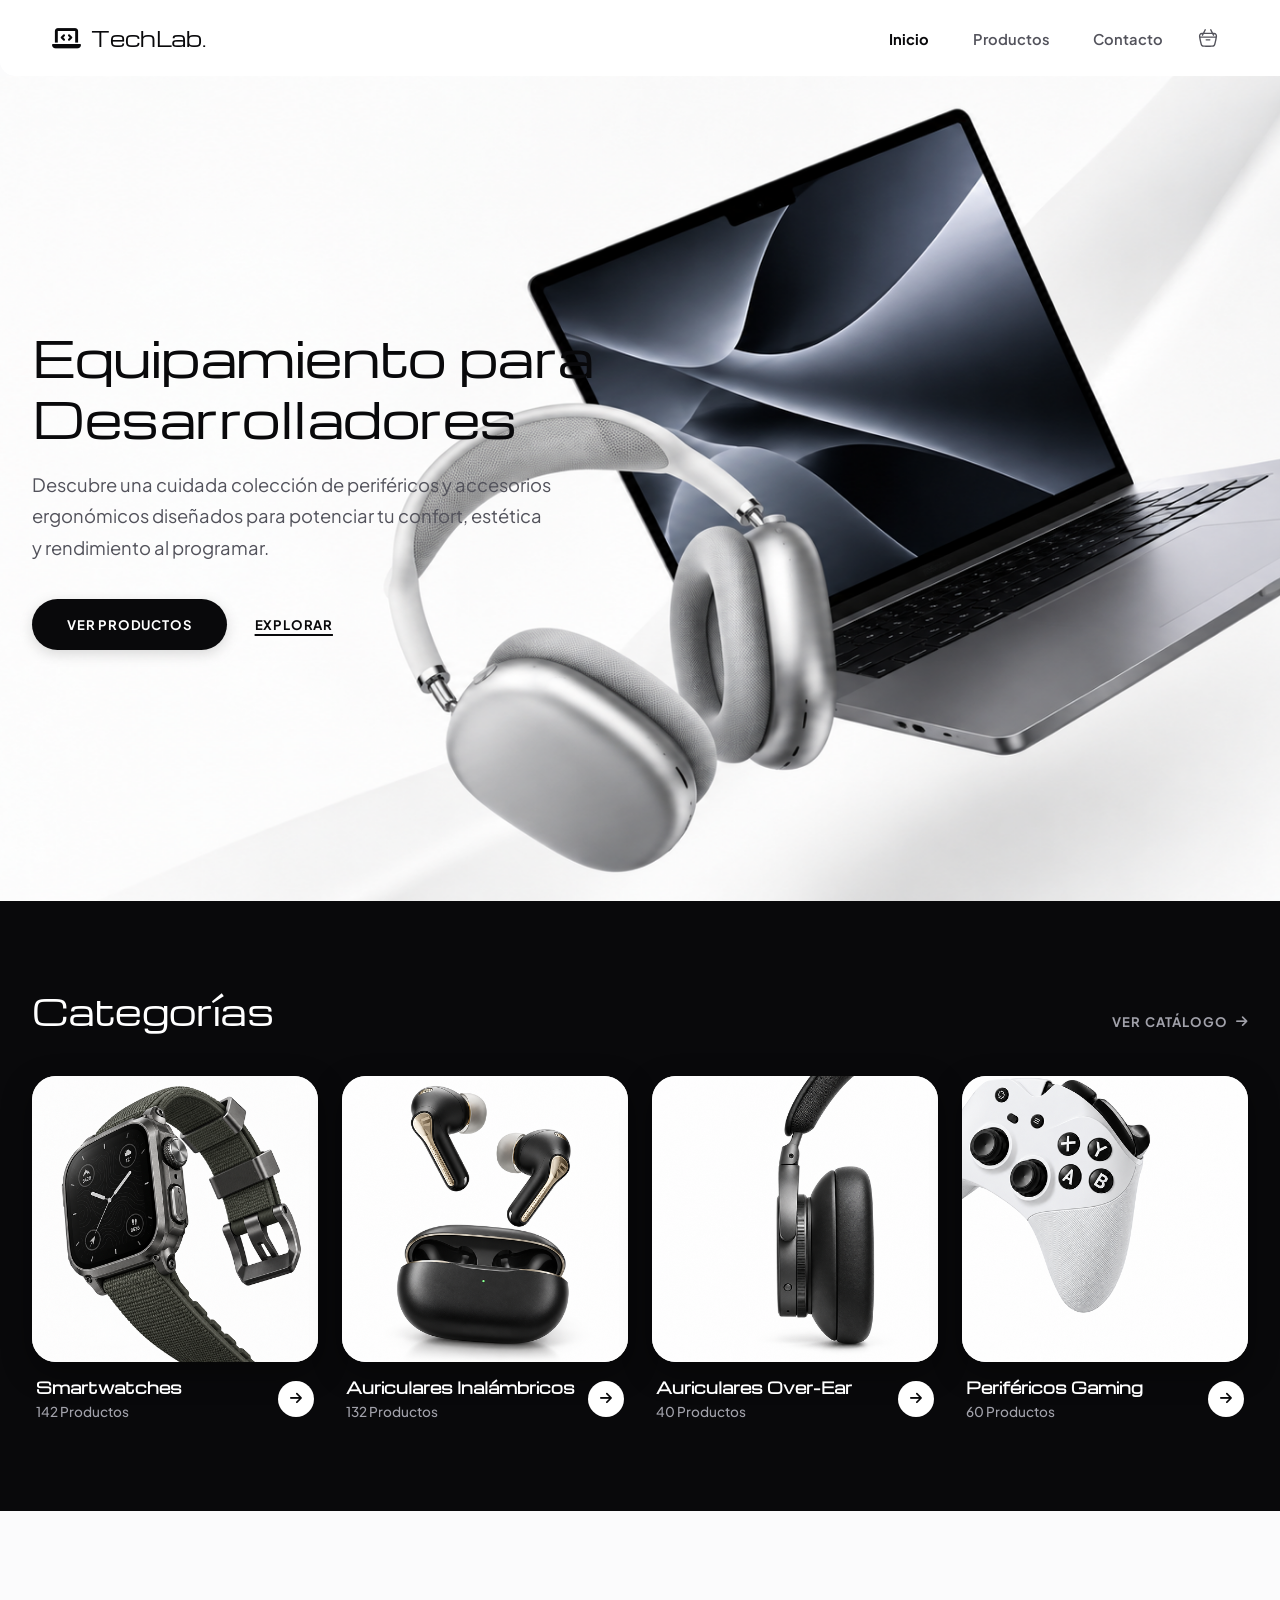
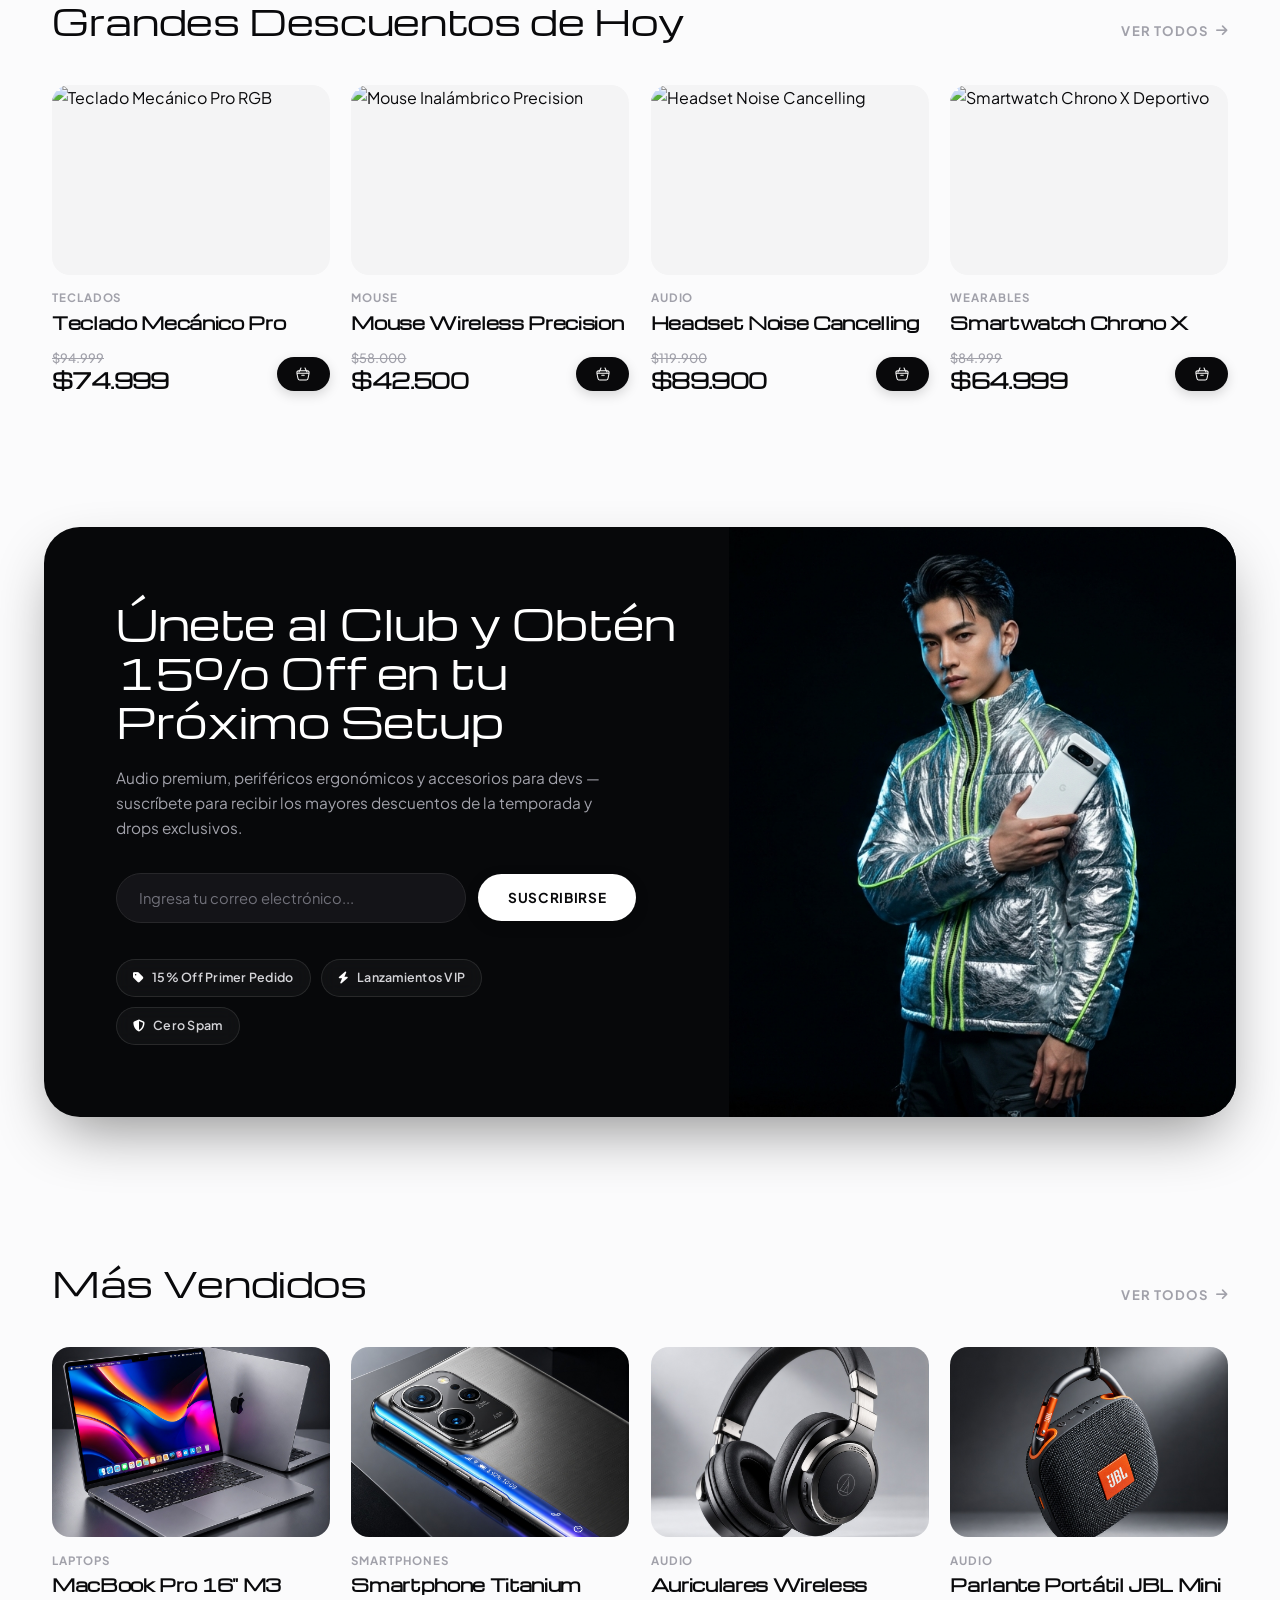
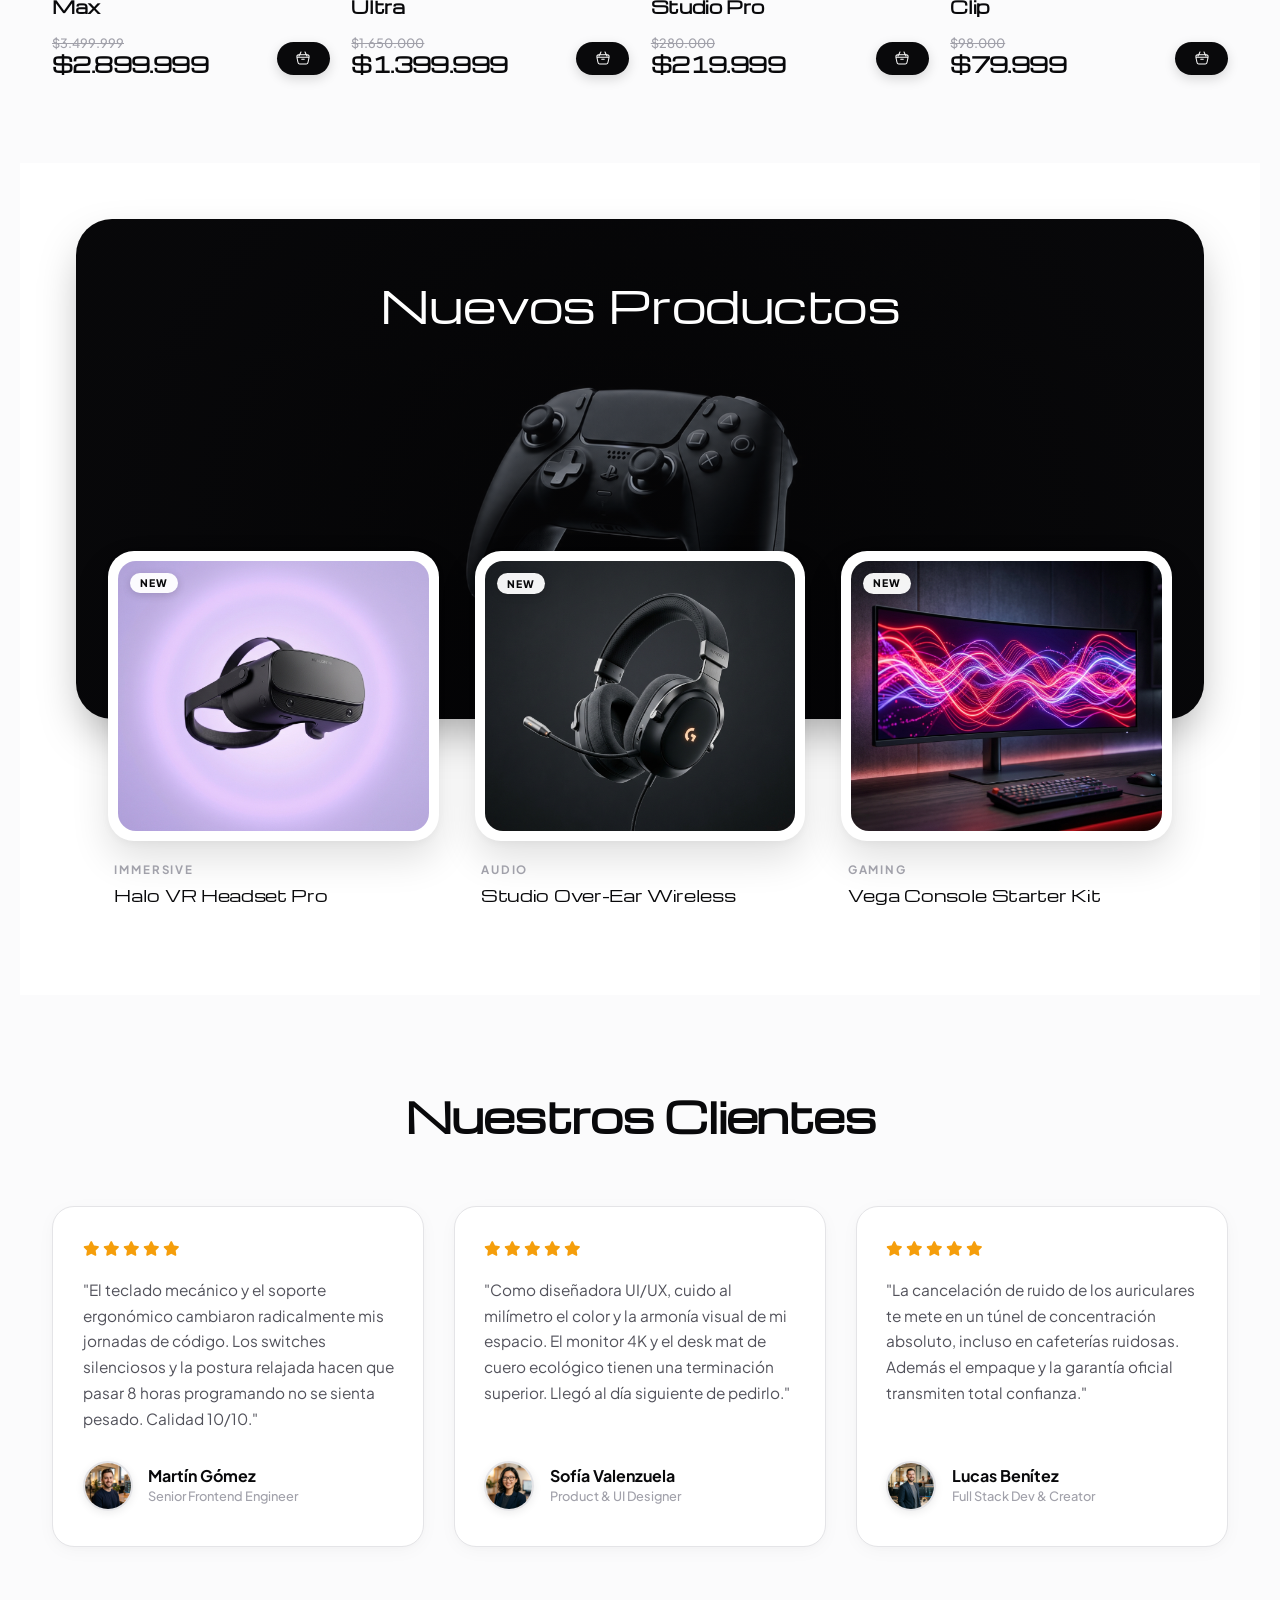
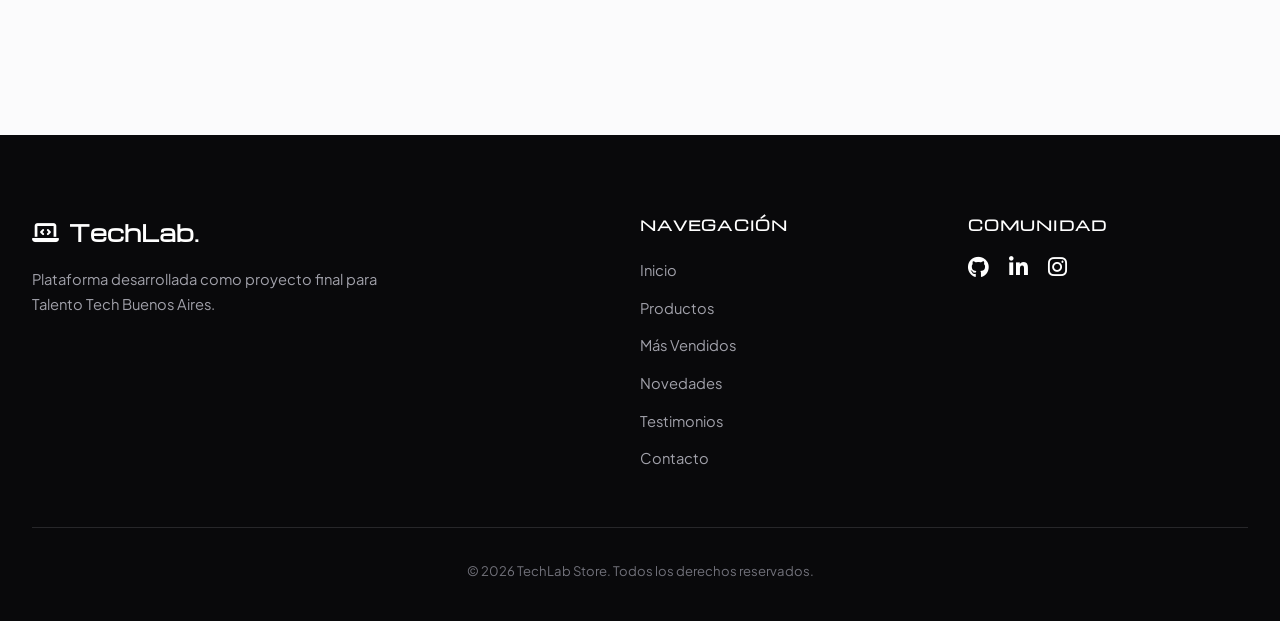
==== commit 070df899: "Se añadieron comentarios" ====
--- a/index.html
+++ b/index.html
@@ -6,23 +6,23 @@
     <meta name="viewport" content="width=device-width, initial-scale=1.0">
     <title>TechLab Store | Equipamiento Tech para Desarrolladores</title>
 
-    <!-- Google Fonts: Michroma, Plus Jakarta Sans, DM Sans y Monoton -->
+    <!-- --- Recurso: Tipografías Google Fonts (Michroma, Plus Jakarta Sans, DM Sans y Monoton) --- -->
     <link rel="preconnect" href="https://fonts.googleapis.com">
     <link rel="preconnect" href="https://fonts.gstatic.com" crossorigin>
     <link
         href="https://fonts.googleapis.com/css2?family=DM+Sans:ital,opsz,wght@0,9..40,100..1000;1,9..40,100..1000&family=Michroma&family=Monoton&family=Plus+Jakarta+Sans:wght@400;500;600;700;800&display=swap"
         rel="stylesheet">
 
-    <!-- Iconos de Font Awesome -->
+    <!-- --- Recurso: Iconografía Vectorial Font Awesome --- -->
     <link rel="stylesheet" href="https://cdnjs.cloudflare.com/ajax/libs/font-awesome/6.4.0/css/all.min.css">
 
-    <!-- Hoja de estilos externa -->
+    <!-- --- Estilos: Hoja de Estilos Externa Global --- -->
     <link rel="stylesheet" href="css/styles.css">
 </head>
 
 <body>
 
-    <!-- ==================== HEADER Y NAVEGACIÓN ==================== -->
+    <!-- --- 01. Header y Barra de Navegación --- -->
     <header class="header">
         <div class="header__contenedor">
             <a href="#inicio" class="header__marca">
@@ -30,9 +30,9 @@
                 <h1 class="header__titulo">TechLab<span>.</span></h1>
             </a>
 
-            <!-- Grupo de Navegación -->
+            <!-- --- Subcomponente: Grupo de Navegación y Carrito --- -->
             <div class="header__derecha">
-                <!-- Barra de navegación con lista desordenada -->
+                <!-- --- Subcomponente: Menú de Enlaces --- -->
                 <nav class="nav">
                     <ul class="nav__lista">
                         <li class="nav__item"><a href="#inicio" class="nav__enlace nav__enlace--activo">Inicio</a></li>
@@ -58,10 +58,10 @@
         </div>
     </header>
 
-    <!-- ==================== CONTENIDO PRINCIPAL ==================== -->
+    <!-- --- Contenido Principal (Main) --- -->
     <main class="main">
 
-        <!-- Hero / Sección de Bienvenida -->
+        <!-- --- 02. Hero / Sección Principal de Bienvenida --- -->
         <section id="inicio" class="hero">
             <div class="hero__contenedor">
                 <div class="hero__contenido">
@@ -82,7 +82,7 @@
             </div>
         </section>
 
-        <!-- Sección Categorías (Estilo B&W Full-Width de Borde a Borde) -->
+        <!-- --- 03. Sección Categorías (B&W Tech Grid) --- -->
         <section id="categorias" class="seccion--categorias">
             <div class="categorias__contenedor">
                 <div class="categorias__header">
@@ -95,7 +95,7 @@
                 </div>
 
                 <div class="categorias__grid">
-                    <!-- Tarjeta 1: Smartwatches -->
+                    <!-- --- Tarjeta 01: Smartwatches --- -->
                     <article class="categoria-card">
                         <div class="categoria-card__imagen-caja">
                             <img src="img/cat-smartwatch.png" alt="Smartwatches" class="categoria-card__imagen">
@@ -111,7 +111,7 @@
                         </div>
                     </article>
 
-                    <!-- Tarjeta 2: Auriculares Inalámbricos -->
+                    <!-- --- Tarjeta 02: Auriculares Inalámbricos --- -->
                     <article class="categoria-card">
                         <div class="categoria-card__imagen-caja">
                             <img src="img/cat-earbuds.png" alt="Auriculares Inalámbricos"
@@ -129,7 +129,7 @@
                         </div>
                     </article>
 
-                    <!-- Tarjeta 3: Auriculares Over-Ear -->
+                    <!-- --- Tarjeta 03: Auriculares Over-Ear --- -->
                     <article class="categoria-card">
                         <div class="categoria-card__imagen-caja">
                             <img src="img/cat-headphones.png" alt="Auriculares Over-Ear" class="categoria-card__imagen">
@@ -145,7 +145,7 @@
                         </div>
                     </article>
 
-                    <!-- Tarjeta 4: Periféricos Gaming -->
+                    <!-- --- Tarjeta 04: Periféricos Gaming --- -->
                     <article class="categoria-card">
                         <div class="categoria-card__imagen-caja">
                             <img src="img/cat-gaming.png" alt="Periféricos Gaming" class="categoria-card__imagen">
@@ -164,7 +164,7 @@
             </div>
         </section>
 
-        <!-- Sección Productos / Grandes Descuentos (Maquetada con FLEXBOX - Estilo Cápsulas B&W) -->
+        <!-- --- 04. Sección Productos / Grandes Descuentos (Flexbox) --- -->
         <section id="productos" class="seccion productos">
             <div class="productos__header">
                 <h2 class="productos__titulo">Grandes Descuentos de Hoy</h2>
@@ -174,7 +174,7 @@
             </div>
 
             <div class="productos__contenedor-flex">
-                <!-- Card 1: Teclado Mecánico Pro -->
+                <!-- --- Tarjeta 01: Teclado Mecánico Pro --- -->
                 <article class="producto-card">
                     <div class="producto-card__imagen-contenedor">
                         <img src="https://www.gamingcity.com.ar/images/00000000000185514169118551.jpg"
@@ -204,7 +204,7 @@
                     </div>
                 </article>
 
-                <!-- Card 2: Mouse Wireless Precision -->
+                <!-- --- Tarjeta 02: Mouse Wireless Precision --- -->
                 <article class="producto-card">
                     <div class="producto-card__imagen-contenedor">
                         <img src="https://xiaomistore.com.ar/2043-thickbox_default/mouse-inalambrico-xiaomi-wireless-mouse-lite.jpg"
@@ -234,7 +234,7 @@
                     </div>
                 </article>
 
-                <!-- Card 3: Headset Noise Cancelling -->
+                <!-- --- Tarjeta 03: Headset Noise Cancelling --- -->
                 <article class="producto-card">
                     <div class="producto-card__imagen-contenedor">
                         <img src="https://images.unsplash.com/photo-1546435770-a3e426bf472b?w=500&auto=format&fit=crop&q=75"
@@ -264,7 +264,7 @@
                     </div>
                 </article>
 
-                <!-- Card 4: Smartwatch Chrono X -->
+                <!-- --- Tarjeta 04: Smartwatch Chrono X --- -->
                 <article class="producto-card">
                     <div class="producto-card__imagen-contenedor">
                         <img src="https://images.unsplash.com/photo-1523275335684-37898b6baf30?w=500&auto=format&fit=crop&q=75"
@@ -296,11 +296,11 @@
             </div>
         </section>
 
-        <!-- Sección Newsletter (Inspirada en Mega Collection con Modelo y Suscripción) -->
+        <!-- --- 05. Sección Newsletter (Mega Promo con Suscripción) --- -->
         <section id="newsletter" class="seccion--newsletter">
             <div class="newsletter__contenedor">
                 <div class="newsletter__card">
-                    <!-- Columna Izquierda: Contenido, Formulario y Badges de Beneficios -->
+                    <!-- --- Subcomponente: Columna Izquierda (Contenido y Formulario) --- -->
                     <div class="newsletter__contenido">
                         <h2 class="newsletter__titulo">Únete al Club y Obtén 15% Off en tu Próximo Setup</h2>
 
@@ -334,7 +334,7 @@
                         </div>
                     </div>
 
-                    <!-- Columna Derecha: Modelo con Dispositivo -->
+                    <!-- --- Subcomponente: Columna Derecha (Modelo Visual) --- -->
                     <div class="newsletter__visual">
                         <img src="img/newsletter_model.jpg" alt="Innovación y estilo TechLab"
                             class="newsletter__img-modelo" loading="lazy">
@@ -343,7 +343,7 @@
             </div>
         </section>
 
-        <!-- Sección Más Vendidos (Macbook, Celular, Auriculares, Parlante JBL) -->
+        <!-- --- 06. Sección Más Vendidos / Destacados --- -->
         <section id="destacados" class="seccion productos seccion--destacados">
             <div class="productos__header">
                 <h2 class="productos__titulo">Más Vendidos</h2>
@@ -353,7 +353,7 @@
             </div>
 
             <div class="productos__contenedor-flex">
-                <!-- Producto 1: Macbook -->
+                <!-- --- Tarjeta 01: Apple MacBook Pro 16 M3 Max --- -->
                 <article class="producto-card">
                     <div class="producto-card__imagen-contenedor">
                         <img src="img/destacado_macbook.png" alt="Apple MacBook Pro 16 M3 Max"
@@ -383,7 +383,7 @@
                     </div>
                 </article>
 
-                <!-- Producto 2: Celular -->
+                <!-- --- Tarjeta 02: Smartphone Titanium Ultra Pro --- -->
                 <article class="producto-card">
                     <div class="producto-card__imagen-contenedor">
                         <img src="img/destacado_celular.png" alt="Smartphone Titanium Ultra Pro"
@@ -413,7 +413,7 @@
                     </div>
                 </article>
 
-                <!-- Producto 3: Auricular Headphones -->
+                <!-- --- Tarjeta 03: Auriculares Wireless Studio Pro ANC --- -->
                 <article class="producto-card">
                     <div class="producto-card__imagen-contenedor">
                         <img src="img/destacado_headphones.png" alt="Auriculares Wireless Studio Pro ANC"
@@ -443,7 +443,7 @@
                     </div>
                 </article>
 
-                <!-- Producto 4: Parlante portatil pequeño JBL -->
+                <!-- --- Tarjeta 04: Parlante Portátil Pequeño JBL Clip Pro --- -->
                 <article class="producto-card">
                     <div class="producto-card__imagen-contenedor">
                         <img src="img/destacado_jbl.png" alt="Parlante Portátil Pequeño JBL Clip Pro"
@@ -475,21 +475,21 @@
             </div>
         </section>
 
-        <!-- Sección Novedades / New Arrivals (Estructura con Banner Oscuro y Tarjetas Flotantes) -->
+        <!-- --- 07. Sección Novedades / New Arrivals (Banner Oscuro y Overlap) --- -->
         <section id="novedades" class="seccion seccion--novedades">
             <span id="resenas" class="ancla-resenas" aria-hidden="true"></span>
             <div class="novedades__contenedor">
-                <!-- Banner Superior Oscuro Curvo -->
+                <!-- --- Subcomponente: Banner Superior Oscuro --- -->
                 <div class="novedades__banner">
                     <div class="novedades__banner-contenido">
                         <h2 class="novedades__titulo">Nuevos Productos</h2>
                     </div>
                 </div>
 
-                <!-- Grid de Tarjetas Flotantes con Marco Blanco y Overlap -->
+                <!-- --- Subcomponente: Grid de Tarjetas Flotantes con Marco Blanco --- -->
                 <div class="novedades__grid-contenedor">
                     <div class="novedades__grid">
-                        <!-- Producto 1: Halo VR Headset Pro -->
+                        <!-- --- Tarjeta 01: Halo VR Headset Pro --- -->
                         <article class="novedades-card">
                             <div class="novedades-card__marco">
                                 <div class="novedades-card__img-wrap">
@@ -503,7 +503,7 @@
                             </div>
                         </article>
 
-                        <!-- Producto 2: Studio Over-Ear Wireless -->
+                        <!-- --- Tarjeta 02: Studio Over-Ear Wireless --- -->
                         <article class="novedades-card">
                             <div class="novedades-card__marco">
                                 <div class="novedades-card__img-wrap">
@@ -517,7 +517,7 @@
                             </div>
                         </article>
 
-                        <!-- Producto 3: Vega Console Starter Kit -->
+                        <!-- --- Tarjeta 03: Vega Console Starter Kit --- -->
                         <article class="novedades-card">
                             <div class="novedades-card__marco">
                                 <div class="novedades-card__img-wrap">
@@ -535,14 +535,14 @@
             </div>
         </section>
 
-        <!-- ==================== SECCIÓN TESTIMONIOS ==================== -->
+        <!-- --- 08. Sección Testimonios (Community & Reviews) --- -->
         <section id="testimonios" class="seccion seccion--testimonios">
             <header class="seccion__encabezado">
                 <h2 class="seccion__titulo">Nuestros Clientes</h2>
             </header>
 
             <div class="testimonios__grid">
-                <!-- Testimonio 1: Martín Gómez -->
+                <!-- --- Testimonio 01: Martín Gómez (Senior Frontend Engineer) --- -->
                 <article class="testimonio-card">
                     <div class="testimonio-card__cabecera">
                         <div class="testimonio-card__estrellas" aria-label="Calificación: 5 de 5 estrellas">
@@ -570,7 +570,7 @@
                     </div>
                 </article>
 
-                <!-- Testimonio 2: Sofía Valenzuela -->
+                <!-- --- Testimonio 02: Sofía Valenzuela (Product & UI Designer) --- -->
                 <article class="testimonio-card">
                     <div class="testimonio-card__cabecera">
                         <div class="testimonio-card__estrellas" aria-label="Calificación: 5 de 5 estrellas">
@@ -598,7 +598,7 @@
                     </div>
                 </article>
 
-                <!-- Testimonio 3: Lucas Benítez -->
+                <!-- --- Testimonio 03: Lucas Benítez (Full Stack Dev & Creator) --- -->
                 <article class="testimonio-card">
                     <div class="testimonio-card__cabecera">
                         <div class="testimonio-card__estrellas" aria-label="Calificación: 5 de 5 estrellas">
@@ -630,7 +630,7 @@
 
     </main>
 
-    <!-- ==================== FOOTER ==================== -->
+    <!-- --- 09. Footer / Pie de Página --- -->
     <footer class="footer">
         <div class="footer__contenedor">
             <div class="footer__columna-marca">
--- a/css/styles.css
+++ b/css/styles.css
@@ -1,6 +1,4 @@
-/* ==========================================================================
-   RESET Y VARIABLES DE DISEÑO (DESIGN TOKENS - MONOCHROME TECH STYLE)
-   ========================================================================== */
+/* --- 01. Reset y Variables de Diseño (Design Tokens - Monochrome Tech) --- */
 * {
     margin: 0;
     padding: 0;
@@ -8,53 +6,40 @@
 }
 
 :root {
-    /* Paleta Monocromática & Neutros (Inspirada en Volt Tech / B&W) */
+    /* --- Paleta Monocromática y Neutros --- */
     --color-negro-fondo: #09090b;
-    /* Negro azabache de alto contraste */
     --color-negro-superficie: #141416;
-    /* Negro para bloques y tarjetas oscuras */
     --color-blanco: #ffffff;
-    /* Blanco puro */
     --color-gris-fondo: #fbfbfc;
-    /* Fondo claro base */
     --color-gris-superficie: #f4f4f5;
-    /* Fondo de cajas de imágenes y campos */
     --color-gris-hover: #e4e4e7;
-    /* Hover en superficies claras */
-
-    /* Textos & Tipografías */
+
+    /* --- Textos y Tipografías --- */
     --color-texto-principal: #09090b;
-    /* Encabezados y títulos principales */
     --color-texto-suave: #52525b;
-    /* Párrafos y descripciones legibles */
     --color-texto-apagado: #a1a1aa;
-    /* Textos secundarios o sobre fondo oscuro */
     --color-texto-blanco: #ffffff;
-    /* Textos sobre fondo negro */
-
-    /* Bordes y Divisiones */
+
+    /* --- Bordes y Divisiones --- */
     --color-borde: #e4e4e7;
-    /* Borde sutil y limpio */
     --color-borde-hover: #18181b;
-    /* Borde activo */
     --color-borde-oscuro: #27272a;
-    /* Bordes en sección oscura */
-
-    /* Micro-Acentos Cálidos (Ratings) */
+
+    /* --- Micro-Acentos Cálidos --- */
     --color-acento-naranja: #f97316;
 
-    /* Tipografías */
+    /* --- Familias Tipográficas --- */
     --fuente-titulos: 'Michroma', sans-serif;
     --fuente-cuerpo: 'Plus Jakarta Sans', 'DM Sans', 'Roboto', -apple-system, BlinkMacSystemFont, 'Segoe UI', sans-serif;
 
-    /* Jerarquía de Bordes Redondeados */
+    /* --- Jerarquía de Bordes Redondeados (Border Radius) --- */
     --radius-sm: 8px;
     --radius-md: 14px;
     --radius-card: 22px;
     --radius-seccion: 32px;
     --radius-pill: 9999px;
 
-    /* Sombras Suaves Multicapa */
+    /* --- Sombras Suaves Multicapa (Box Shadows) --- */
     --sombra-card: 0 4px 20px -2px rgba(0, 0, 0, 0.04), 0 2px 6px -1px rgba(0, 0, 0, 0.02);
     --sombra-hover: 0 20px 35px -6px rgba(0, 0, 0, 0.09), 0 8px 16px -4px rgba(0, 0, 0, 0.04);
     --sombra-oscura: 0 25px 50px -12px rgba(0, 0, 0, 0.6);
@@ -73,9 +58,7 @@
     -moz-osx-font-smoothing: grayscale;
 }
 
-/* ==========================================================================
-   HEADER Y NAVBAR
-   ========================================================================== */
+/* --- 02. Header y Barra de Navegación --- */
 .header {
     background-color: white;
     backdrop-filter: blur(16px);
@@ -178,7 +161,7 @@
     display: block;
 }
 
-/* Botón Carrito de Compras */
+/* --- Subcomponente: Botón Carrito de Compras --- */
 .header__cart-btn {
     display: inline-flex;
     align-items: center;
@@ -205,9 +188,7 @@
     display: block;
 }
 
-/* ========
-   HERO 
-   ======== */
+/* --- 03. Hero / Sección Principal de Bienvenida --- */
 .hero {
     min-height: calc(100vh - 75px);
     min-height: calc(100dvh - 75px);
@@ -313,9 +294,7 @@
     opacity: 0.8;
 }
 
-/* ==========================================================================
-   BOTONES EN FORMATO PÍLDORA (PILL BUTTONS)
-   ========================================================================== */
+/* --- 04. Botones y Componentes Reutilizables (UI Kit) --- */
 .btn {
     display: inline-flex;
     align-items: center;
@@ -402,9 +381,7 @@
     box-shadow: 0 14px 30px -4px rgba(0, 0, 0, 0.3);
 }
 
-/* ==========================================================================
-   ESTRUCTURA GENERAL DE SECCIONES Y ENCABEZADOS
-   ========================================================================== */
+/* --- 05. Estructura General de Secciones y Encabezados --- */
 .seccion {
     max-width: 1240px;
     margin: 0 auto;
@@ -442,9 +419,7 @@
     line-height: 1.6;
 }
 
-/* ==========================================================================
-   HERO / BANNER PARA PÁGINAS INTERNAS (CATEGORÍAS Y PRODUCTOS)
-   ========================================================================== */
+/* --- 06. Banner Hero para Páginas Internas --- */
 .pagina-hero {
     background-color: var(--color-negro-fondo);
     color: var(--color-blanco);
@@ -483,9 +458,7 @@
 }
 
 
-/* ==========================================================================
-   SECCIÓN CATEGORÍAS (ESTILO B&W DE ALTO IMPACTO - REFERENCIA)
-   ========================================================================== */
+/* --- 07. Sección Categorías (B&W Tech Grid de Borde a Borde) --- */
 .seccion--categorias {
     width: 100%;
     max-width: 100%;
@@ -635,9 +608,7 @@
     box-shadow: 0 4px 15px rgba(255, 255, 255, 0.25);
 }
 
-/* ==========================================================================
-   SECCIÓN PRODUCTOS / GRANDES DESCUENTOS (FLEXBOX - DISEÑO COMPACTO B&W)
-   ========================================================================== */
+/* --- 08. Sección Productos / Grandes Descuentos (Flexbox) --- */
 .productos__contenedor-flex {
     display: flex;
     flex-direction: row;
@@ -734,9 +705,7 @@
     line-height: 1.1;
 }
 
-/* ==========================================================================
-   SECCIÓN NEWSLETTER (MEGA PROMO STYLE CON MODELO Y SUSCRIPCIÓN)
-   ========================================================================== */
+/* --- 09. Sección Newsletter (Mega Promo con Suscripción) --- */
 .seccion--newsletter {
     background-color: var(--color-gris-fondo);
     padding: 3rem 0 4.5rem;
@@ -890,17 +859,13 @@
     display: block;
 }
 
-/* ==========================================================================
-   SECCIÓN MÁS VENDIDOS (4 PRODUCTOS CLAVE)
-   ========================================================================== */
+/* --- 10. Sección Destacados / Más Vendidos --- */
 .seccion--destacados {
     padding-top: 4.5rem;
     padding-bottom: 5.5rem;
 }
 
-/* ==========================================================================
-   SECCIÓN NOVEDADES / NEW ARRIVALS (BANNER OSCURO + TARJETAS FLOTANTES)
-   ========================================================================== */
+/* --- 11. Sección Novedades / New Arrivals (Banner Oscuro y Overlap) --- */
 .seccion--novedades {
     background-color: var(--color-blanco);
     padding-top: 3.5rem;
@@ -922,7 +887,7 @@
     padding: 0 1.5rem;
 }
 
-/* Banner Superior Oscuro con Bordes Curvos */
+/* --- Subcomponente: Banner Superior Oscuro con Bordes Curvos --- */
 .novedades__banner {
     position: relative;
     border-radius: 36px;
@@ -959,7 +924,7 @@
     margin: 0;
 }
 
-/* Grid Flotante Superpuesto al Banner */
+/* --- Subcomponente: Grid Flotante Superpuesto al Banner --- */
 .novedades__grid-contenedor {
     max-width: 1080px;
     margin: -10.5rem auto 0;
@@ -974,13 +939,13 @@
     gap: 2.25rem;
 }
 
-/* Tarjeta de Producto Novedad */
+/* --- Subcomponente: Tarjeta de Producto Novedad --- */
 .novedades-card {
     display: flex;
     flex-direction: column;
 }
 
-/* Marco Blanco Grueso Redondeado (fiel al diseño de referencia) */
+/* --- Detalle: Marco Blanco Grueso Redondeado --- */
 .novedades-card__marco {
     background: #ffffff;
     padding: 10px;
@@ -1010,7 +975,7 @@
     display: block;
 }
 
-/* Badge 'NEW' en esquina superior izquierda */
+/* --- Detalle: Badge 'NEW' en esquina superior izquierda --- */
 .novedades-card__badge {
     position: absolute;
     top: 12px;
@@ -1029,7 +994,7 @@
     z-index: 2;
 }
 
-/* Información de la Tarjeta debajo del Marco */
+/* --- Detalle: Información de Tarjeta debajo del Marco --- */
 .novedades-card__info {
     padding: 1.25rem 0.4rem 0;
     display: flex;
@@ -1056,9 +1021,7 @@
 
 
 
-/* ==========================================================================
-   SECCIÓN TESTIMONIOS (COMMUNITY & REVIEWS - ESTILO B&W TECH)
-   ========================================================================== */
+/* --- 12. Sección Testimonios (Community & Reviews - Estilo B&W Tech) --- */
 .seccion--testimonios {
     padding-top: 5.5rem;
     padding-bottom: 5.5rem;
@@ -1151,9 +1114,7 @@
     font-weight: 500;
 }
 
-/* ==========================================================================
-   FOOTER (NEGRO PROFUNDO & MINIMALISTA - ESTILO REFERENCIA)
-   ========================================================================== */
+/* --- 13. Footer / Pie de Página (Estilo Minimalista Oscuro) --- */
 .footer {
     background-color: var(--color-negro-fondo);
     color: var(--color-texto-apagado);
@@ -1255,9 +1216,8 @@
     color: #71717a;
 }
 
-/* ==========================================================================
-   RESPONSIVE DESIGN (MEDIA QUERIES - TABLETS Y MÓVILES)
-   ========================================================================== */
+/* --- 14. Diseño Responsivo (Media Queries) --- */
+/* --- Breakpoint: Tablets y Pantallas Medianas (<= 992px) --- */
 @media (max-width: 992px) {
     .categorias__grid {
         grid-template-columns: repeat(2, 1fr);
@@ -1309,6 +1269,7 @@
     }
 }
 
+/* --- Breakpoint: Dispositivos Móviles (<= 768px) --- */
 @media (max-width: 768px) {
     .header__contenedor {
         flex-direction: column;
@@ -1469,6 +1430,7 @@
     }
 }
 
+/* --- Breakpoint: Dispositivos Móviles Pequeños (<= 576px) --- */
 @media (max-width: 576px) {
     .categorias__grid {
         grid-template-columns: 1fr;
@@ -1484,9 +1446,7 @@
     }
 }
 
-/* ==========================================================================
-   CLASES TIPOGRÁFICAS DE GOOGLE FONTS
-   ========================================================================== */
+/* --- 15. Clases Tipográficas de Google Fonts --- */
 .michroma-regular {
     font-family: "Michroma", sans-serif;
     font-weight: 400;
